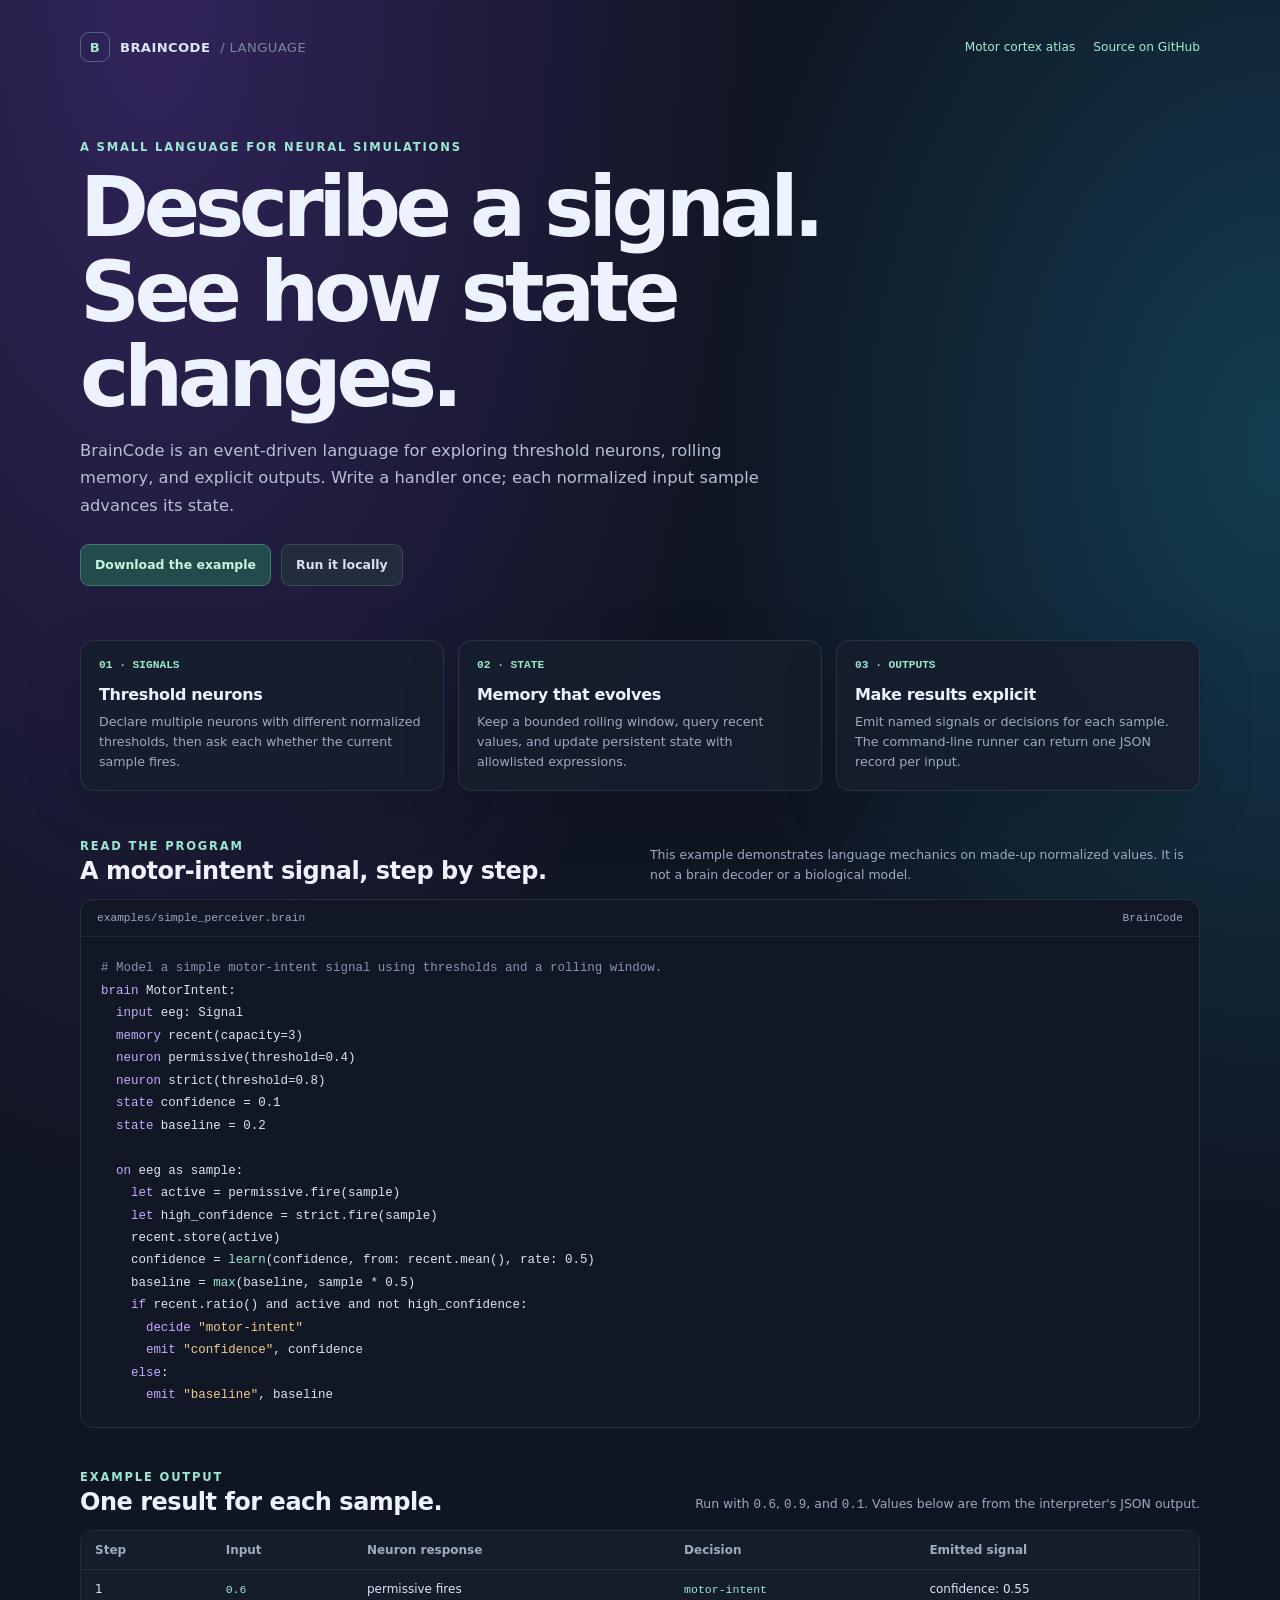
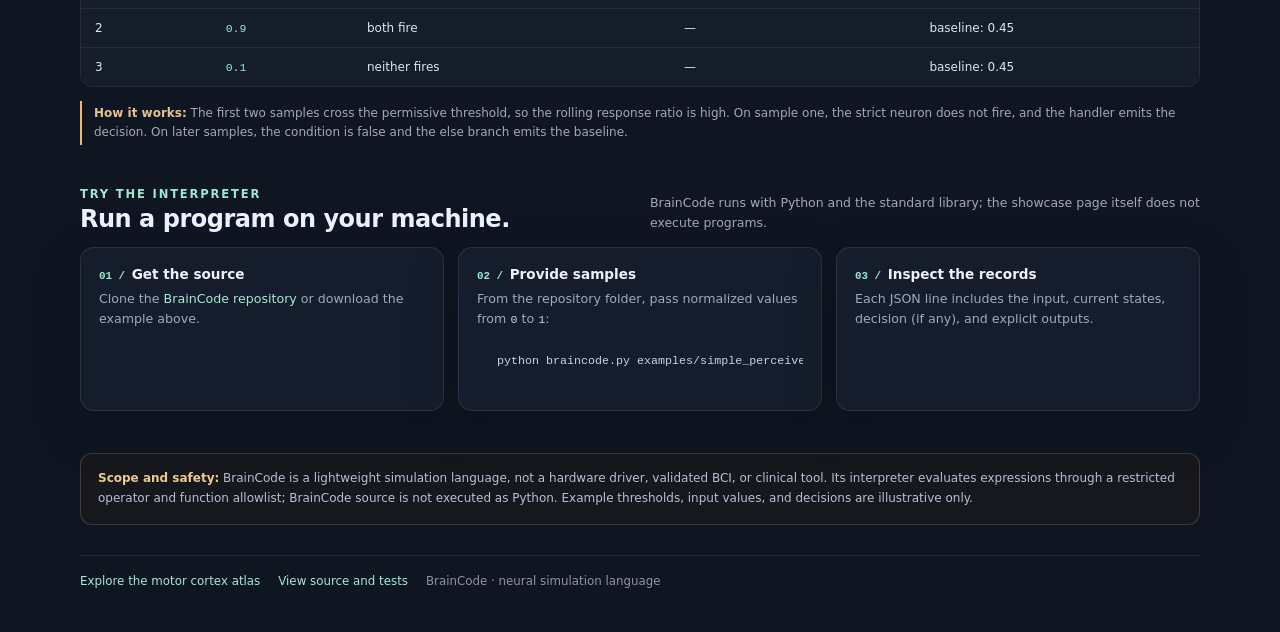
==== language.html @ e0134ecd "Add BrainCode language showcase page Co-authored-by: Copilot App <223556219+Copilot@users.noreply.gi" ====
<!doctype html>
<html lang="en">
  <head>
    <meta charset="utf-8">
    <meta name="viewport" content="width=device-width, initial-scale=1">
    <meta name="theme-color" content="#101522">
    <meta name="description" content="Explore BrainCode, a small event-driven language for safe, stateful neural simulations.">
    <title>BrainCode Language · Neural Simulation</title>
    <style>
      :root {
        color-scheme: dark;
        font-family: Inter, ui-sans-serif, system-ui, -apple-system, BlinkMacSystemFont, "Segoe UI", sans-serif;
        background: #101522;
        color: #edf2ff;
        font-synthesis: none;
      }

      * { box-sizing: border-box; }
      body {
        min-width: 320px;
        margin: 0;
        background:
          radial-gradient(ellipse at 12% 0%, #31245b 0, transparent 38rem),
          radial-gradient(ellipse at 100% 20%, #123d50 0, transparent 36rem),
          #101522;
      }
      main { width: min(1120px, calc(100% - 40px)); margin: 0 auto; padding: 32px 0 42px; }
      a { color: #a3ead2; text-decoration: none; }
      a:hover { text-decoration: underline; }
      .topbar { display: flex; justify-content: space-between; align-items: center; gap: 16px; }
      .brand { display: flex; gap: 10px; align-items: center; color: #dce5f6; font-size: .82rem; font-weight: 750; letter-spacing: .03em; }
      .brand-mark { display: grid; width: 30px; height: 30px; place-items: center; border: 1px solid #79dfbe60; border-radius: 9px; color: #9ce8d2; }
      .nav-links { display: flex; gap: 18px; color: #b6c0d5; font-size: .76rem; }
      .hero { padding: 78px 0 54px; }
      .eyebrow { color: #9ce8d2; font-size: .72rem; font-weight: 750; letter-spacing: .16em; text-transform: uppercase; }
      h1 { max-width: 800px; margin: 12px 0; font-size: clamp(2.7rem, 7vw, 5.2rem); letter-spacing: -.065em; line-height: 1.02; }
      .intro { max-width: 700px; margin: 16px 0 24px; color: #b6c0d5; font-size: 1.02rem; line-height: 1.7; }
      .hero-actions { display: flex; flex-wrap: wrap; gap: 10px; }
      .button { display: inline-flex; min-height: 42px; align-items: center; justify-content: center; border: 1px solid #ffffff20; border-radius: 9px; padding: 9px 14px; background: #222c3d; color: #d7e1f3; font-size: .78rem; font-weight: 700; }
      .button.primary { border-color: #79dfbe50; background: #244b4b; color: #c5f6df; }
      .grid { display: grid; grid-template-columns: repeat(3, minmax(0, 1fr)); gap: 14px; margin: 0 0 48px; }
      .card { min-width: 0; border: 1px solid #ffffff18; border-radius: 14px; padding: 18px; background: #171e2de8; box-shadow: 0 18px 60px #00000020; }
      .card h2, .section-title { margin: 0 0 8px; font-size: 1rem; letter-spacing: -.02em; }
      .card p { margin: 0; color: #9daac0; font-size: .79rem; line-height: 1.6; }
      .feature-number { display: block; margin-bottom: 14px; color: #9ce8d2; font: 700 .7rem ui-monospace, Consolas, monospace; }
      .section { margin: 42px 0; }
      .section-heading { display: flex; justify-content: space-between; align-items: end; gap: 18px; margin-bottom: 14px; }
      .section-heading p { max-width: 550px; margin: 0; color: #9daac0; font-size: .78rem; line-height: 1.6; }
      .section-title { margin: 4px 0 0; font-size: 1.5rem; }
      .code-card { overflow: hidden; border: 1px solid #ffffff18; border-radius: 14px; background: #111724; }
      .code-head { display: flex; justify-content: space-between; gap: 12px; padding: 12px 16px; border-bottom: 1px solid #ffffff12; color: #9daac0; font: .7rem ui-monospace, Consolas, monospace; }
      pre { overflow-x: auto; margin: 0; padding: 20px; color: #dbe5f6; font: .78rem/1.8 ui-monospace, SFMono-Regular, Consolas, monospace; tab-size: 2; }
      .code-comment { color: #8995ad; }
      .code-keyword { color: #c6a9ff; }
      .code-string { color: #f0c98e; }
      .code-function { color: #9ce8d2; }
      .output-label { color: #9ce8d2; }
      .output-wrap { overflow-x: auto; border: 1px solid #ffffff18; border-radius: 12px; }
      table { width: 100%; border-collapse: collapse; background: #171e2de8; text-align: left; }
      th, td { padding: 12px 14px; border-bottom: 1px solid #ffffff12; font-size: .75rem; }
      th { color: #9daac0; font-weight: 650; }
      td { color: #dbe5f6; }
      tbody tr:last-child td { border-bottom: 0; }
      td code { color: #9ce8d2; font: .72rem ui-monospace, Consolas, monospace; }
      .callout { margin-top: 14px; border-left: 2px solid #f0b970; padding: 3px 0 3px 12px; color: #9daac0; font-size: .75rem; line-height: 1.6; }
      .callout strong { color: #e4c28e; }
      .steps { display: grid; grid-template-columns: repeat(3, minmax(0, 1fr)); gap: 14px; counter-reset: step; }
      .step { counter-increment: step; }
      .step h3 { margin: 0 0 7px; font-size: .85rem; }
      .step h3::before { content: "0" counter(step) " / "; color: #9ce8d2; font: 700 .68rem ui-monospace, Consolas, monospace; }
      .step code { color: #c6d4e8; font: .73rem ui-monospace, Consolas, monospace; }
      .limit-note { margin: 34px 0 0; border: 1px solid #f0b97035; border-radius: 12px; padding: 15px 17px; background: #231f1b66; color: #b6c0d5; font-size: .75rem; line-height: 1.65; }
      .limit-note strong { color: #f0c98e; }
      footer { display: flex; flex-wrap: wrap; gap: 8px 18px; margin-top: 30px; padding-top: 18px; border-top: 1px solid #ffffff16; color: #8995ad; font-size: .74rem; }
      @media (max-width: 760px) {
        main { width: min(100% - 24px, 620px); padding-top: 20px; }
        .hero { padding: 58px 0 38px; }
        .grid, .steps { grid-template-columns: 1fr; }
        .section-heading { display: block; }
        .section-heading p { margin-top: 8px; }
      }
      @media (max-width: 460px) {
        .topbar { align-items: flex-start; }
        .nav-links { flex-direction: column; gap: 6px; align-items: flex-end; }
        .hero { padding-top: 46px; }
        th, td { padding: 10px 8px; font-size: .68rem; }
        pre { padding: 14px; font-size: .7rem; }
      }
      @media (prefers-reduced-motion: reduce) {
        *, *::before, *::after { scroll-behavior: auto !important; transition-duration: .01ms !important; animation-duration: .01ms !important; }
      }
    </style>
  </head>
  <body>
    <main>
      <header class="topbar">
        <a class="brand" href="index.html"><span class="brand-mark" aria-hidden="true">B</span> BRAINCODE <span style="color:#79869d;font-weight:500">/ LANGUAGE</span></a>
        <nav class="nav-links" aria-label="Main navigation">
          <a href="index.html">Motor cortex atlas</a>
          <a href="https://github.com/Git-Copilot/BrainCode">Source on GitHub</a>
        </nav>
      </header>

      <section class="hero">
        <div class="eyebrow">A small language for neural simulations</div>
        <h1>Describe a signal.<br>See how state changes.</h1>
        <p class="intro">BrainCode is an event-driven language for exploring threshold neurons, rolling memory, and explicit outputs. Write a handler once; each normalized input sample advances its state.</p>
        <div class="hero-actions">
          <a class="button primary" href="examples/simple_perceiver.brain" download>Download the example</a>
          <a class="button" href="#run-it">Run it locally</a>
        </div>
      </section>

      <section class="grid" aria-label="Language features">
        <article class="card">
          <span class="feature-number">01 · SIGNALS</span>
          <h2>Threshold neurons</h2>
          <p>Declare multiple neurons with different normalized thresholds, then ask each whether the current sample fires.</p>
        </article>
        <article class="card">
          <span class="feature-number">02 · STATE</span>
          <h2>Memory that evolves</h2>
          <p>Keep a bounded rolling window, query recent values, and update persistent state with allowlisted expressions.</p>
        </article>
        <article class="card">
          <span class="feature-number">03 · OUTPUTS</span>
          <h2>Make results explicit</h2>
          <p>Emit named signals or decisions for each sample. The command-line runner can return one JSON record per input.</p>
        </article>
      </section>

      <section class="section" aria-labelledby="example-title">
        <div class="section-heading">
          <div>
            <div class="eyebrow">Read the program</div>
            <h2 class="section-title" id="example-title">A motor-intent signal, step by step.</h2>
          </div>
          <p>This example demonstrates language mechanics on made-up normalized values. It is not a brain decoder or a biological model.</p>
        </div>
        <div class="code-card">
          <div class="code-head"><span>examples/simple_perceiver.brain</span><span>BrainCode</span></div>
          <pre><code><span class="code-comment"># Model a simple motor-intent signal using thresholds and a rolling window.</span>
<span class="code-keyword">brain</span> MotorIntent:
  <span class="code-keyword">input</span> eeg: Signal
  <span class="code-keyword">memory</span> recent(capacity=3)
  <span class="code-keyword">neuron</span> permissive(threshold=0.4)
  <span class="code-keyword">neuron</span> strict(threshold=0.8)
  <span class="code-keyword">state</span> confidence = 0.1
  <span class="code-keyword">state</span> baseline = 0.2

  <span class="code-keyword">on</span> eeg as sample:
    <span class="code-keyword">let</span> active = permissive.fire(sample)
    <span class="code-keyword">let</span> high_confidence = strict.fire(sample)
    recent.store(active)
    confidence = <span class="code-function">learn</span>(confidence, from: recent.mean(), rate: 0.5)
    baseline = <span class="code-function">max</span>(baseline, sample * 0.5)
    <span class="code-keyword">if</span> recent.ratio() and active and not high_confidence:
      <span class="code-keyword">decide</span> <span class="code-string">"motor-intent"</span>
      <span class="code-keyword">emit</span> <span class="code-string">"confidence"</span>, confidence
    <span class="code-keyword">else</span>:
      <span class="code-keyword">emit</span> <span class="code-string">"baseline"</span>, baseline</code></pre>
        </div>
      </section>

      <section class="section" aria-labelledby="output-title">
        <div class="section-heading">
          <div>
            <div class="eyebrow">Example output</div>
            <h2 class="section-title" id="output-title">One result for each sample.</h2>
          </div>
          <p>Run with <code>0.6</code>, <code>0.9</code>, and <code>0.1</code>. Values below are from the interpreter's JSON output.</p>
        </div>
        <div class="output-wrap">
          <table>
            <thead>
              <tr><th>Step</th><th>Input</th><th>Neuron response</th><th>Decision</th><th>Emitted signal</th></tr>
            </thead>
            <tbody>
              <tr><td>1</td><td><code>0.6</code></td><td>permissive fires</td><td><code>motor-intent</code></td><td>confidence: 0.55</td></tr>
              <tr><td>2</td><td><code>0.9</code></td><td>both fire</td><td>—</td><td>baseline: 0.45</td></tr>
              <tr><td>3</td><td><code>0.1</code></td><td>neither fires</td><td>—</td><td>baseline: 0.45</td></tr>
            </tbody>
          </table>
        </div>
        <p class="callout"><strong>How it works:</strong> The first two samples cross the permissive threshold, so the rolling response ratio is high. On sample one, the strict neuron does not fire, and the handler emits the decision. On later samples, the condition is false and the else branch emits the baseline.</p>
      </section>

      <section class="section" id="run-it" aria-labelledby="run-title">
        <div class="section-heading">
          <div>
            <div class="eyebrow">Try the interpreter</div>
            <h2 class="section-title" id="run-title">Run a program on your machine.</h2>
          </div>
          <p>BrainCode runs with Python and the standard library; the showcase page itself does not execute programs.</p>
        </div>
        <div class="steps">
          <article class="card step">
            <h3>Get the source</h3>
            <p>Clone the <a href="https://github.com/Git-Copilot/BrainCode">BrainCode repository</a> or download the example above.</p>
          </article>
          <article class="card step">
            <h3>Provide samples</h3>
            <p>From the repository folder, pass normalized values from <code>0</code> to <code>1</code>:</p>
            <pre><code>python braincode.py examples/simple_perceiver.brain --signal 0.6 --signal 0.9 --signal 0.1 --json</code></pre>
          </article>
          <article class="card step">
            <h3>Inspect the records</h3>
            <p>Each JSON line includes the input, current states, decision (if any), and explicit outputs.</p>
          </article>
        </div>
      </section>

      <p class="limit-note"><strong>Scope and safety:</strong> BrainCode is a lightweight simulation language, not a hardware driver, validated BCI, or clinical tool. Its interpreter evaluates expressions through a restricted operator and function allowlist; BrainCode source is not executed as Python. Example thresholds, input values, and decisions are illustrative only.</p>

      <footer>
        <a href="index.html">Explore the motor cortex atlas</a>
        <a href="https://github.com/Git-Copilot/BrainCode">View source and tests</a>
        <span>BrainCode · neural simulation language</span>
      </footer>
    </main>
  </body>
</html>
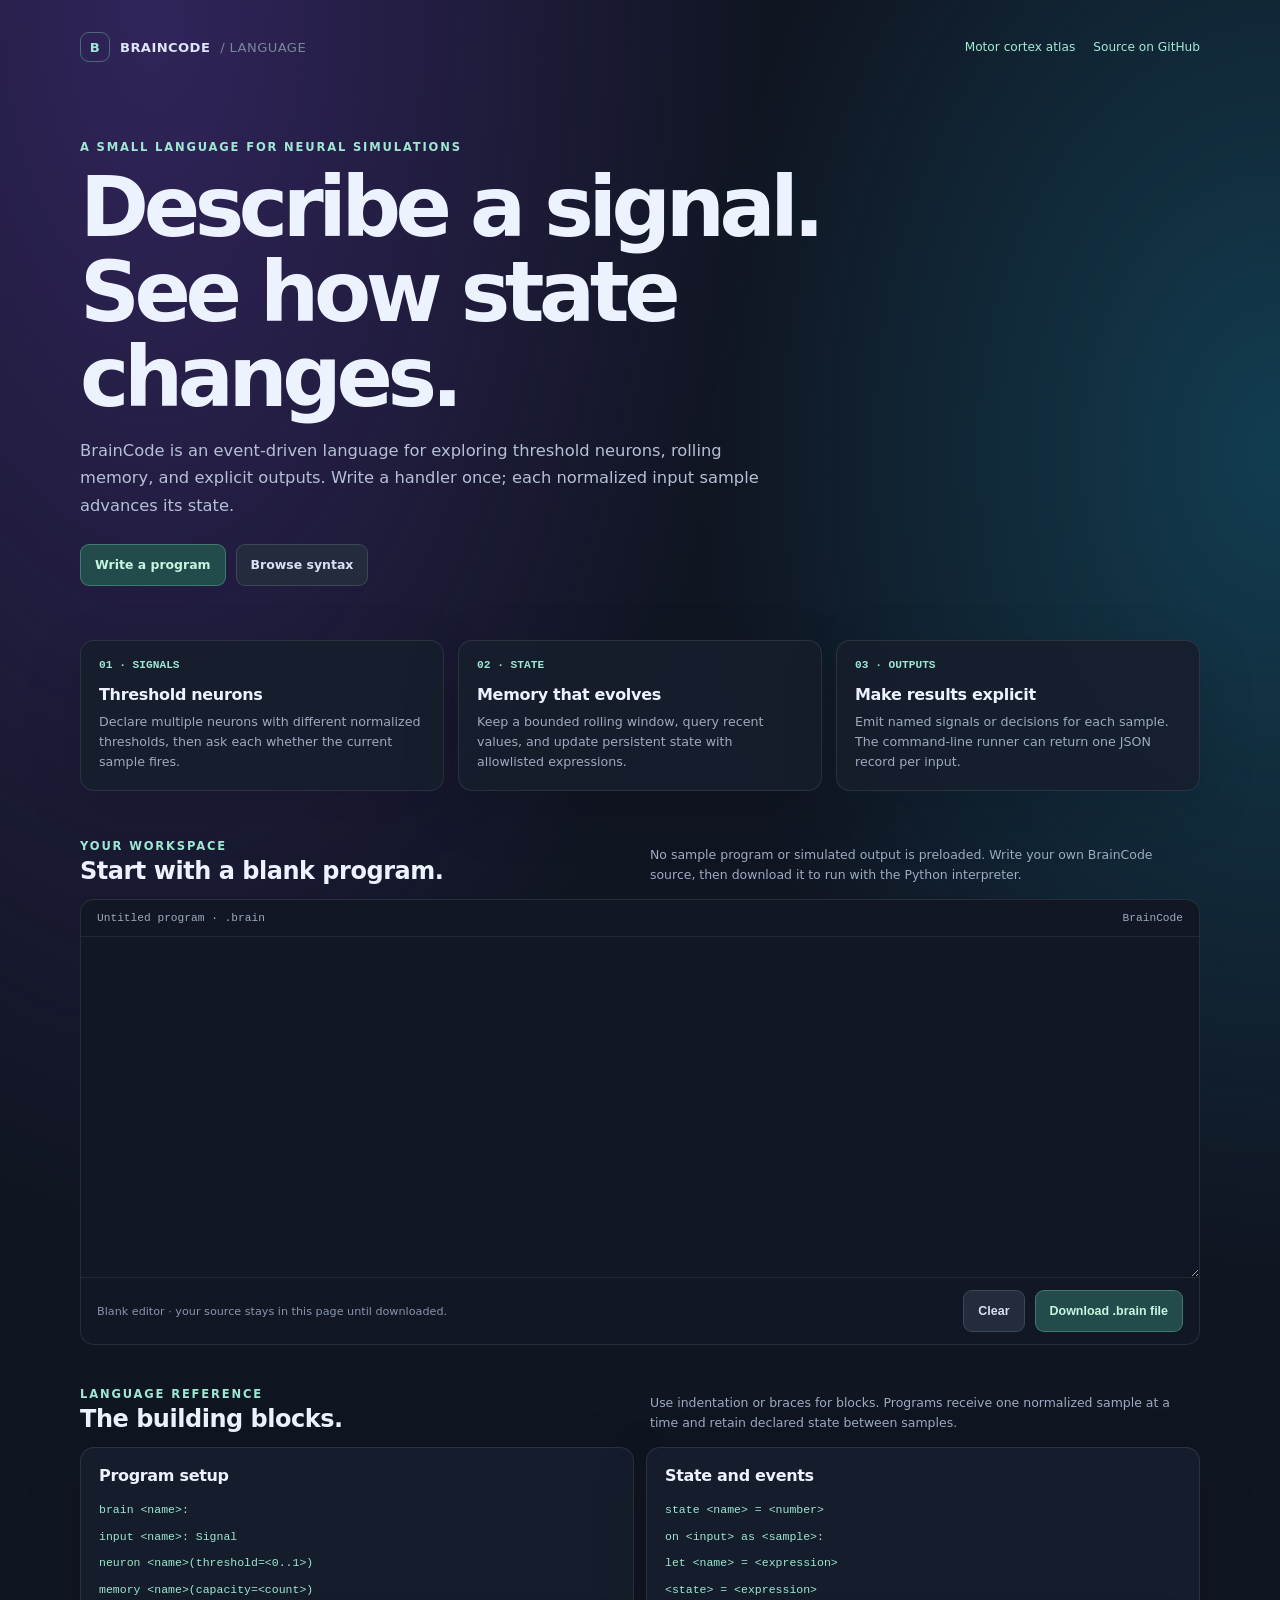
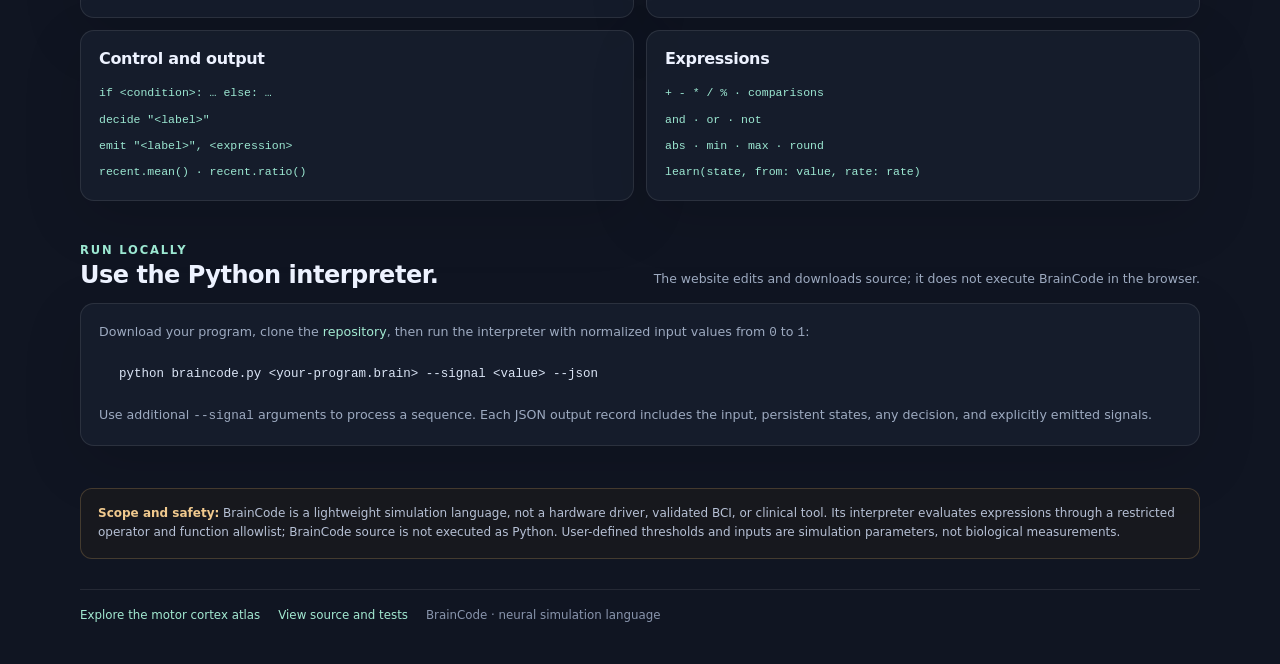
==== commit bd8868d0: "Map expression onto cortical surface Co-authored-by: Copilot App <223556219+Copilot@users.noreply.gi" ====
--- a/language.html
+++ b/language.html
@@ -35,7 +35,7 @@
       .eyebrow { color: #9ce8d2; font-size: .72rem; font-weight: 750; letter-spacing: .16em; text-transform: uppercase; }
       h1 { max-width: 800px; margin: 12px 0; font-size: clamp(2.7rem, 7vw, 5.2rem); letter-spacing: -.065em; line-height: 1.02; }
       .intro { max-width: 700px; margin: 16px 0 24px; color: #b6c0d5; font-size: 1.02rem; line-height: 1.7; }
-      .hero-actions { display: flex; flex-wrap: wrap; gap: 10px; }
+      .hero-actions, .editor-actions { display: flex; flex-wrap: wrap; gap: 10px; }
       .button { display: inline-flex; min-height: 42px; align-items: center; justify-content: center; border: 1px solid #ffffff20; border-radius: 9px; padding: 9px 14px; background: #222c3d; color: #d7e1f3; font-size: .78rem; font-weight: 700; }
       .button.primary { border-color: #79dfbe50; background: #244b4b; color: #c5f6df; }
       .grid { display: grid; grid-template-columns: repeat(3, minmax(0, 1fr)); gap: 14px; margin: 0 0 48px; }
@@ -50,32 +50,20 @@
       .code-card { overflow: hidden; border: 1px solid #ffffff18; border-radius: 14px; background: #111724; }
       .code-head { display: flex; justify-content: space-between; gap: 12px; padding: 12px 16px; border-bottom: 1px solid #ffffff12; color: #9daac0; font: .7rem ui-monospace, Consolas, monospace; }
       pre { overflow-x: auto; margin: 0; padding: 20px; color: #dbe5f6; font: .78rem/1.8 ui-monospace, SFMono-Regular, Consolas, monospace; tab-size: 2; }
-      .code-comment { color: #8995ad; }
-      .code-keyword { color: #c6a9ff; }
-      .code-string { color: #f0c98e; }
-      .code-function { color: #9ce8d2; }
-      .output-label { color: #9ce8d2; }
-      .output-wrap { overflow-x: auto; border: 1px solid #ffffff18; border-radius: 12px; }
-      table { width: 100%; border-collapse: collapse; background: #171e2de8; text-align: left; }
-      th, td { padding: 12px 14px; border-bottom: 1px solid #ffffff12; font-size: .75rem; }
-      th { color: #9daac0; font-weight: 650; }
-      td { color: #dbe5f6; }
-      tbody tr:last-child td { border-bottom: 0; }
-      td code { color: #9ce8d2; font: .72rem ui-monospace, Consolas, monospace; }
-      .callout { margin-top: 14px; border-left: 2px solid #f0b970; padding: 3px 0 3px 12px; color: #9daac0; font-size: .75rem; line-height: 1.6; }
-      .callout strong { color: #e4c28e; }
-      .steps { display: grid; grid-template-columns: repeat(3, minmax(0, 1fr)); gap: 14px; counter-reset: step; }
-      .step { counter-increment: step; }
-      .step h3 { margin: 0 0 7px; font-size: .85rem; }
-      .step h3::before { content: "0" counter(step) " / "; color: #9ce8d2; font: 700 .68rem ui-monospace, Consolas, monospace; }
-      .step code { color: #c6d4e8; font: .73rem ui-monospace, Consolas, monospace; }
+      textarea { display: block; width: 100%; min-height: 340px; resize: vertical; border: 0; padding: 20px; outline: none; background: #111724; color: #dbe5f6; font: .78rem/1.8 ui-monospace, SFMono-Regular, Consolas, monospace; tab-size: 2; }
+      textarea:focus-visible { box-shadow: inset 0 0 0 2px #83e2c2; }
+      .editor-foot { display: flex; flex-wrap: wrap; justify-content: space-between; align-items: center; gap: 12px; padding: 12px 16px; border-top: 1px solid #ffffff12; }
+      .editor-foot p { margin: 0; color: #8995ad; font-size: .7rem; }
+      .reference-grid { display: grid; grid-template-columns: repeat(2, minmax(0, 1fr)); gap: 12px; }
+      .reference { display: grid; gap: 8px; }
+      .reference code { color: #9ce8d2; font: .72rem/1.6 ui-monospace, Consolas, monospace; }
       .limit-note { margin: 34px 0 0; border: 1px solid #f0b97035; border-radius: 12px; padding: 15px 17px; background: #231f1b66; color: #b6c0d5; font-size: .75rem; line-height: 1.65; }
       .limit-note strong { color: #f0c98e; }
       footer { display: flex; flex-wrap: wrap; gap: 8px 18px; margin-top: 30px; padding-top: 18px; border-top: 1px solid #ffffff16; color: #8995ad; font-size: .74rem; }
       @media (max-width: 760px) {
         main { width: min(100% - 24px, 620px); padding-top: 20px; }
         .hero { padding: 58px 0 38px; }
-        .grid, .steps { grid-template-columns: 1fr; }
+        .grid, .reference-grid { grid-template-columns: 1fr; }
         .section-heading { display: block; }
         .section-heading p { margin-top: 8px; }
       }
@@ -106,8 +94,8 @@
         <h1>Describe a signal.<br>See how state changes.</h1>
         <p class="intro">BrainCode is an event-driven language for exploring threshold neurons, rolling memory, and explicit outputs. Write a handler once; each normalized input sample advances its state.</p>
         <div class="hero-actions">
-          <a class="button primary" href="examples/simple_perceiver.brain" download>Download the example</a>
-          <a class="button" href="#run-it">Run it locally</a>
+          <a class="button primary" href="#editor">Write a program</a>
+          <a class="button" href="#syntax">Browse syntax</a>
         </div>
       </section>
 
@@ -129,88 +117,83 @@
         </article>
       </section>
 
-      <section class="section" aria-labelledby="example-title">
+      <section class="section" id="editor" aria-labelledby="editor-title">
         <div class="section-heading">
           <div>
-            <div class="eyebrow">Read the program</div>
-            <h2 class="section-title" id="example-title">A motor-intent signal, step by step.</h2>
-          </div>
-          <p>This example demonstrates language mechanics on made-up normalized values. It is not a brain decoder or a biological model.</p>
+            <div class="eyebrow">Your workspace</div>
+            <h2 class="section-title" id="editor-title">Start with a blank program.</h2>
+          </div>
+          <p>No sample program or simulated output is preloaded. Write your own BrainCode source, then download it to run with the Python interpreter.</p>
         </div>
         <div class="code-card">
-          <div class="code-head"><span>examples/simple_perceiver.brain</span><span>BrainCode</span></div>
-          <pre><code><span class="code-comment"># Model a simple motor-intent signal using thresholds and a rolling window.</span>
-<span class="code-keyword">brain</span> MotorIntent:
-  <span class="code-keyword">input</span> eeg: Signal
-  <span class="code-keyword">memory</span> recent(capacity=3)
-  <span class="code-keyword">neuron</span> permissive(threshold=0.4)
-  <span class="code-keyword">neuron</span> strict(threshold=0.8)
-  <span class="code-keyword">state</span> confidence = 0.1
-  <span class="code-keyword">state</span> baseline = 0.2
-
-  <span class="code-keyword">on</span> eeg as sample:
-    <span class="code-keyword">let</span> active = permissive.fire(sample)
-    <span class="code-keyword">let</span> high_confidence = strict.fire(sample)
-    recent.store(active)
-    confidence = <span class="code-function">learn</span>(confidence, from: recent.mean(), rate: 0.5)
-    baseline = <span class="code-function">max</span>(baseline, sample * 0.5)
-    <span class="code-keyword">if</span> recent.ratio() and active and not high_confidence:
-      <span class="code-keyword">decide</span> <span class="code-string">"motor-intent"</span>
-      <span class="code-keyword">emit</span> <span class="code-string">"confidence"</span>, confidence
-    <span class="code-keyword">else</span>:
-      <span class="code-keyword">emit</span> <span class="code-string">"baseline"</span>, baseline</code></pre>
-        </div>
-      </section>
-
-      <section class="section" aria-labelledby="output-title">
+          <div class="code-head"><label for="program-source">Untitled program · .brain</label><span>BrainCode</span></div>
+          <textarea id="program-source" aria-label="Write your BrainCode program" spellcheck="false" autocapitalize="off" autocomplete="off"></textarea>
+          <div class="editor-foot">
+            <p id="editor-status" role="status" aria-live="polite">Blank editor · your source stays in this page until downloaded.</p>
+            <div class="editor-actions">
+              <button class="button" id="clear-program" type="button">Clear</button>
+              <button class="button primary" id="download-program" type="button">Download .brain file</button>
+            </div>
+          </div>
+        </div>
+      </section>
+
+      <section class="section" id="syntax" aria-labelledby="syntax-title">
         <div class="section-heading">
           <div>
-            <div class="eyebrow">Example output</div>
-            <h2 class="section-title" id="output-title">One result for each sample.</h2>
-          </div>
-          <p>Run with <code>0.6</code>, <code>0.9</code>, and <code>0.1</code>. Values below are from the interpreter's JSON output.</p>
-        </div>
-        <div class="output-wrap">
-          <table>
-            <thead>
-              <tr><th>Step</th><th>Input</th><th>Neuron response</th><th>Decision</th><th>Emitted signal</th></tr>
-            </thead>
-            <tbody>
-              <tr><td>1</td><td><code>0.6</code></td><td>permissive fires</td><td><code>motor-intent</code></td><td>confidence: 0.55</td></tr>
-              <tr><td>2</td><td><code>0.9</code></td><td>both fire</td><td>—</td><td>baseline: 0.45</td></tr>
-              <tr><td>3</td><td><code>0.1</code></td><td>neither fires</td><td>—</td><td>baseline: 0.45</td></tr>
-            </tbody>
-          </table>
-        </div>
-        <p class="callout"><strong>How it works:</strong> The first two samples cross the permissive threshold, so the rolling response ratio is high. On sample one, the strict neuron does not fire, and the handler emits the decision. On later samples, the condition is false and the else branch emits the baseline.</p>
+            <div class="eyebrow">Language reference</div>
+            <h2 class="section-title" id="syntax-title">The building blocks.</h2>
+          </div>
+          <p>Use indentation or braces for blocks. Programs receive one normalized sample at a time and retain declared state between samples.</p>
+        </div>
+        <div class="reference-grid">
+          <article class="card reference">
+            <h2>Program setup</h2>
+            <code>brain &lt;name&gt;:</code>
+            <code>input &lt;name&gt;: Signal</code>
+            <code>neuron &lt;name&gt;(threshold=&lt;0..1&gt;)</code>
+            <code>memory &lt;name&gt;(capacity=&lt;count&gt;)</code>
+          </article>
+          <article class="card reference">
+            <h2>State and events</h2>
+            <code>state &lt;name&gt; = &lt;number&gt;</code>
+            <code>on &lt;input&gt; as &lt;sample&gt;:</code>
+            <code>let &lt;name&gt; = &lt;expression&gt;</code>
+            <code>&lt;state&gt; = &lt;expression&gt;</code>
+          </article>
+          <article class="card reference">
+            <h2>Control and output</h2>
+            <code>if &lt;condition&gt;: … else: …</code>
+            <code>decide "&lt;label&gt;"</code>
+            <code>emit "&lt;label&gt;", &lt;expression&gt;</code>
+            <code>recent.mean() · recent.ratio()</code>
+          </article>
+          <article class="card reference">
+            <h2>Expressions</h2>
+            <code>+ - * / % · comparisons</code>
+            <code>and · or · not</code>
+            <code>abs · min · max · round</code>
+            <code>learn(state, from: value, rate: rate)</code>
+          </article>
+        </div>
       </section>
 
       <section class="section" id="run-it" aria-labelledby="run-title">
         <div class="section-heading">
           <div>
-            <div class="eyebrow">Try the interpreter</div>
-            <h2 class="section-title" id="run-title">Run a program on your machine.</h2>
-          </div>
-          <p>BrainCode runs with Python and the standard library; the showcase page itself does not execute programs.</p>
-        </div>
-        <div class="steps">
-          <article class="card step">
-            <h3>Get the source</h3>
-            <p>Clone the <a href="https://github.com/Git-Copilot/BrainCode">BrainCode repository</a> or download the example above.</p>
-          </article>
-          <article class="card step">
-            <h3>Provide samples</h3>
-            <p>From the repository folder, pass normalized values from <code>0</code> to <code>1</code>:</p>
-            <pre><code>python braincode.py examples/simple_perceiver.brain --signal 0.6 --signal 0.9 --signal 0.1 --json</code></pre>
-          </article>
-          <article class="card step">
-            <h3>Inspect the records</h3>
-            <p>Each JSON line includes the input, current states, decision (if any), and explicit outputs.</p>
-          </article>
-        </div>
-      </section>
-
-      <p class="limit-note"><strong>Scope and safety:</strong> BrainCode is a lightweight simulation language, not a hardware driver, validated BCI, or clinical tool. Its interpreter evaluates expressions through a restricted operator and function allowlist; BrainCode source is not executed as Python. Example thresholds, input values, and decisions are illustrative only.</p>
+            <div class="eyebrow">Run locally</div>
+            <h2 class="section-title" id="run-title">Use the Python interpreter.</h2>
+          </div>
+          <p>The website edits and downloads source; it does not execute BrainCode in the browser.</p>
+        </div>
+        <div class="card">
+          <p>Download your program, clone the <a href="https://github.com/Git-Copilot/BrainCode">repository</a>, then run the interpreter with normalized input values from <code>0</code> to <code>1</code>:</p>
+          <pre><code>python braincode.py &lt;your-program.brain&gt; --signal &lt;value&gt; --json</code></pre>
+          <p>Use additional <code>--signal</code> arguments to process a sequence. Each JSON output record includes the input, persistent states, any decision, and explicitly emitted signals.</p>
+        </div>
+      </section>
+
+      <p class="limit-note"><strong>Scope and safety:</strong> BrainCode is a lightweight simulation language, not a hardware driver, validated BCI, or clinical tool. Its interpreter evaluates expressions through a restricted operator and function allowlist; BrainCode source is not executed as Python. User-defined thresholds and inputs are simulation parameters, not biological measurements.</p>
 
       <footer>
         <a href="index.html">Explore the motor cortex atlas</a>
@@ -218,5 +201,31 @@
         <span>BrainCode · neural simulation language</span>
       </footer>
     </main>
+    <script>
+      (() => {
+        const editor = document.querySelector("#program-source");
+        const status = document.querySelector("#editor-status");
+        document.querySelector("#clear-program").addEventListener("click", () => {
+          editor.value = "";
+          status.textContent = "Editor cleared.";
+          editor.focus();
+        });
+        document.querySelector("#download-program").addEventListener("click", () => {
+          const source = editor.value;
+          if (!source.trim()) {
+            status.textContent = "Write a BrainCode program before downloading.";
+            editor.focus();
+            return;
+          }
+          const blobUrl = URL.createObjectURL(new Blob([source], { type: "text/plain;charset=utf-8" }));
+          const link = document.createElement("a");
+          link.href = blobUrl;
+          link.download = "untitled.brain";
+          link.click();
+          window.setTimeout(() => URL.revokeObjectURL(blobUrl), 1000);
+          status.textContent = "Downloaded untitled.brain.";
+        });
+      })();
+    </script>
   </body>
 </html>
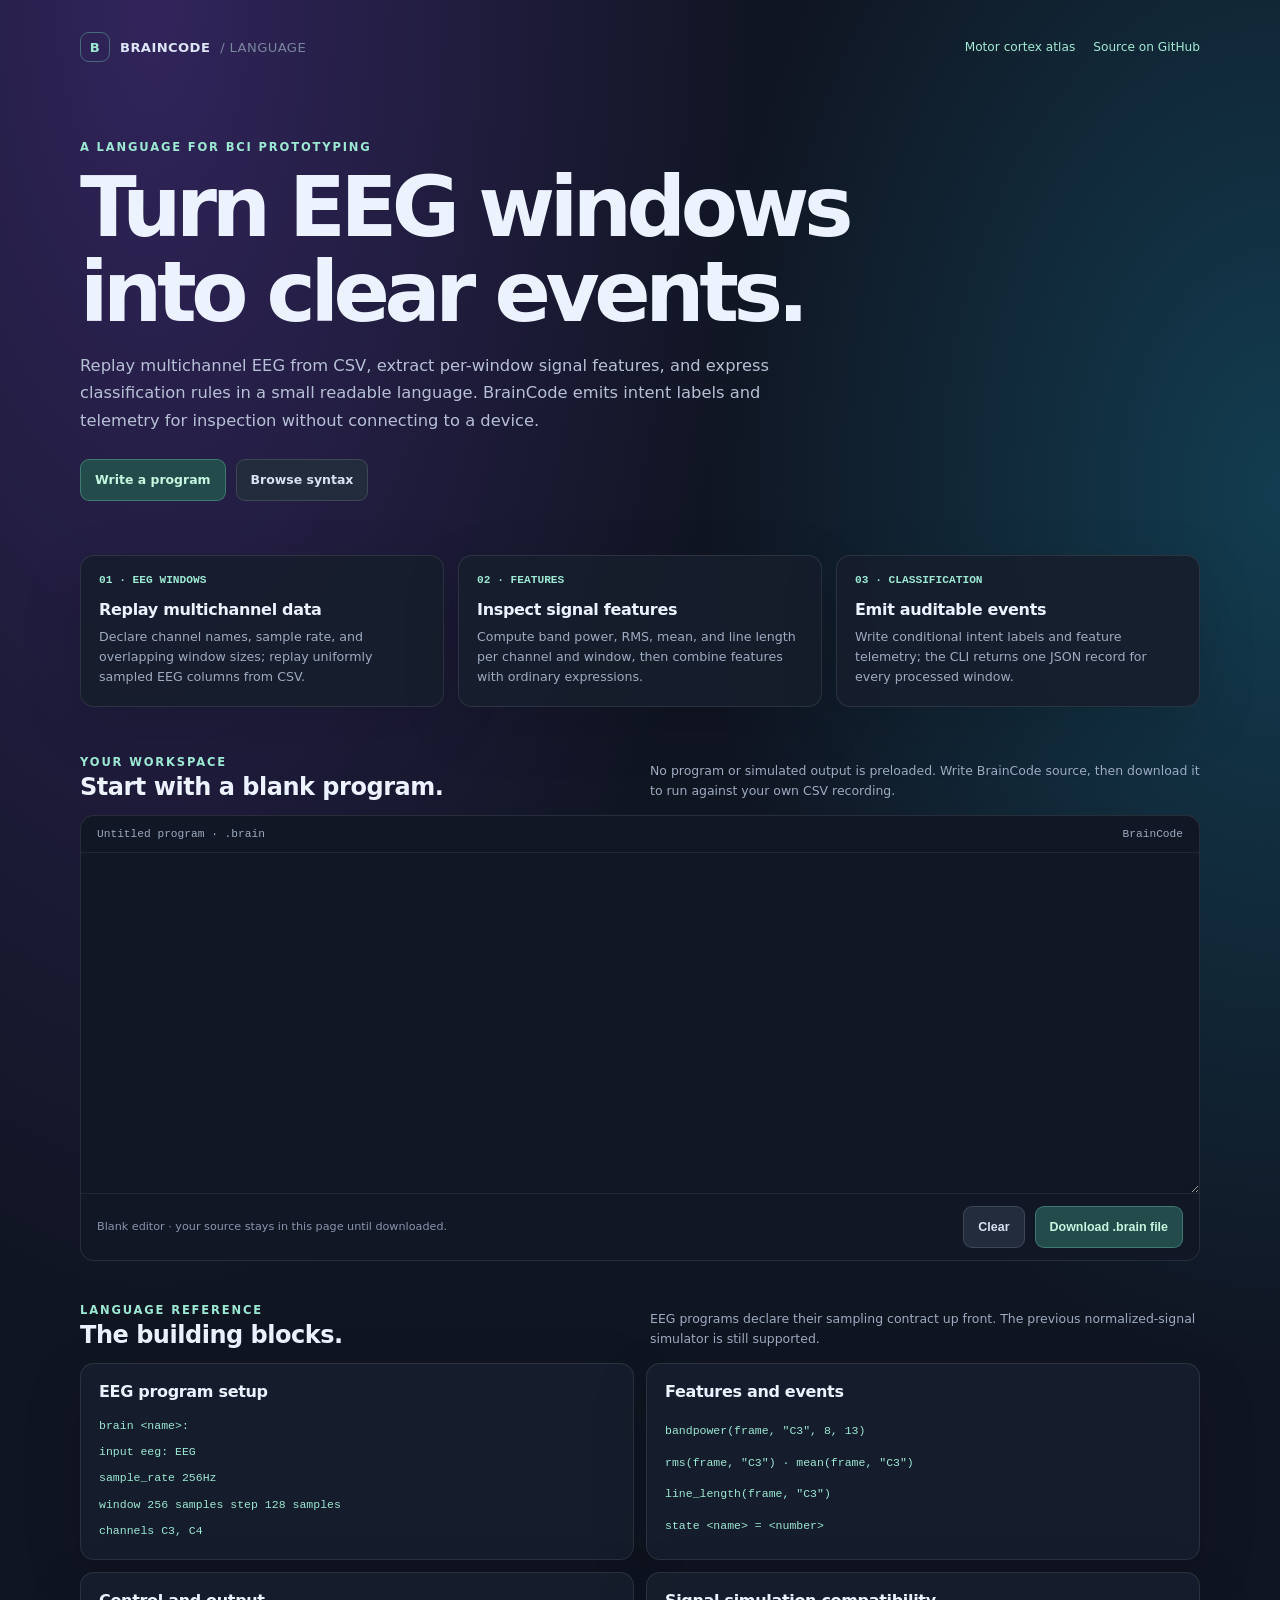
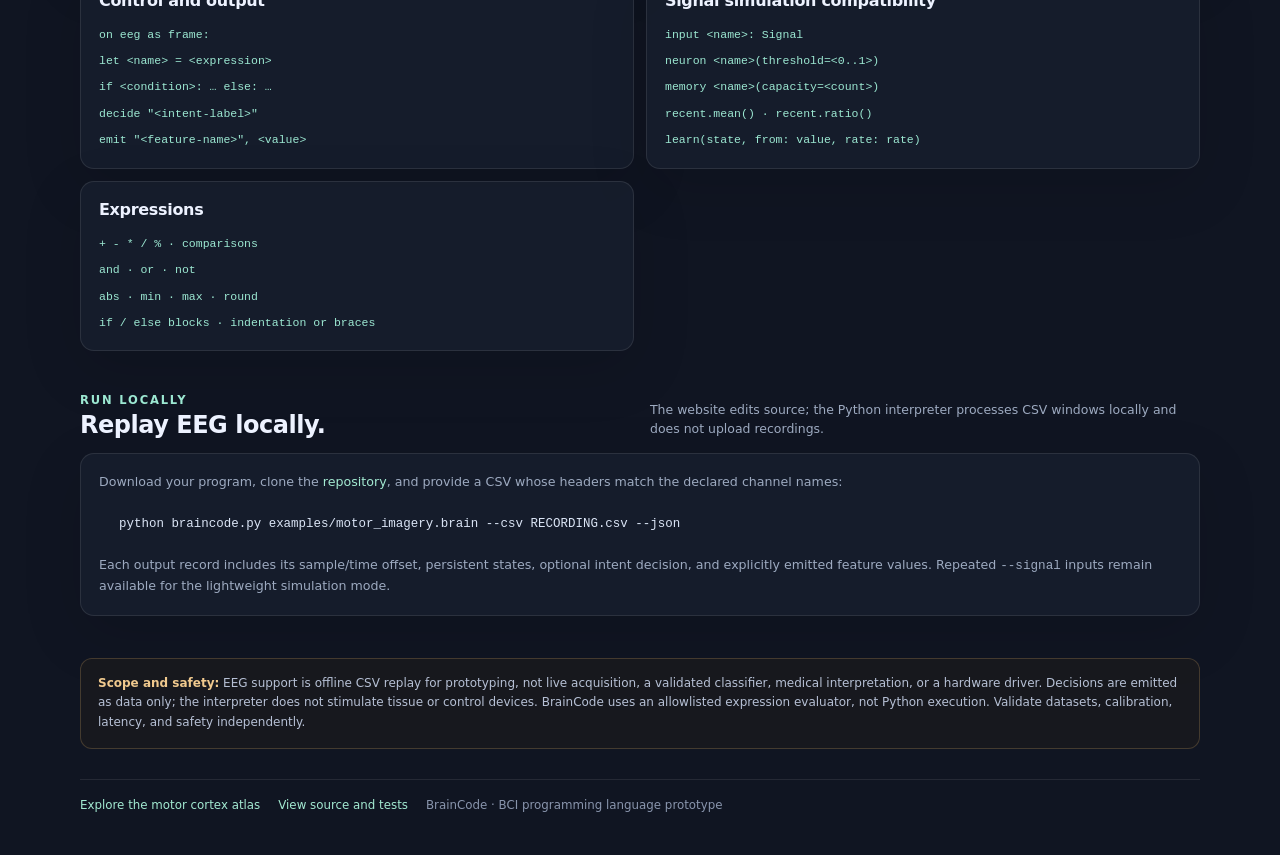
==== commit cc874075: "Add EEG replay to BrainCode language Co-authored-by: Copilot App <223556219+Copilot@users.noreply.gi" ====
--- a/language.html
+++ b/language.html
@@ -4,8 +4,8 @@
     <meta charset="utf-8">
     <meta name="viewport" content="width=device-width, initial-scale=1">
     <meta name="theme-color" content="#101522">
-    <meta name="description" content="Explore BrainCode, a small event-driven language for safe, stateful neural simulations.">
-    <title>BrainCode Language · Neural Simulation</title>
+    <meta name="description" content="Explore BrainCode, a language for replaying and prototyping multichannel EEG/BCI signal pipelines.">
+    <title>BrainCode Language · BCI Prototyping</title>
     <style>
       :root {
         color-scheme: dark;
@@ -90,9 +90,9 @@
       </header>
 
       <section class="hero">
-        <div class="eyebrow">A small language for neural simulations</div>
-        <h1>Describe a signal.<br>See how state changes.</h1>
-        <p class="intro">BrainCode is an event-driven language for exploring threshold neurons, rolling memory, and explicit outputs. Write a handler once; each normalized input sample advances its state.</p>
+        <div class="eyebrow">A language for BCI prototyping</div>
+        <h1>Turn EEG windows<br>into clear events.</h1>
+        <p class="intro">Replay multichannel EEG from CSV, extract per-window signal features, and express classification rules in a small readable language. BrainCode emits intent labels and telemetry for inspection without connecting to a device.</p>
         <div class="hero-actions">
           <a class="button primary" href="#editor">Write a program</a>
           <a class="button" href="#syntax">Browse syntax</a>
@@ -101,19 +101,19 @@
 
       <section class="grid" aria-label="Language features">
         <article class="card">
-          <span class="feature-number">01 · SIGNALS</span>
-          <h2>Threshold neurons</h2>
-          <p>Declare multiple neurons with different normalized thresholds, then ask each whether the current sample fires.</p>
+          <span class="feature-number">01 · EEG WINDOWS</span>
+          <h2>Replay multichannel data</h2>
+          <p>Declare channel names, sample rate, and overlapping window sizes; replay uniformly sampled EEG columns from CSV.</p>
         </article>
         <article class="card">
-          <span class="feature-number">02 · STATE</span>
-          <h2>Memory that evolves</h2>
-          <p>Keep a bounded rolling window, query recent values, and update persistent state with allowlisted expressions.</p>
+          <span class="feature-number">02 · FEATURES</span>
+          <h2>Inspect signal features</h2>
+          <p>Compute band power, RMS, mean, and line length per channel and window, then combine features with ordinary expressions.</p>
         </article>
         <article class="card">
-          <span class="feature-number">03 · OUTPUTS</span>
-          <h2>Make results explicit</h2>
-          <p>Emit named signals or decisions for each sample. The command-line runner can return one JSON record per input.</p>
+          <span class="feature-number">03 · CLASSIFICATION</span>
+          <h2>Emit auditable events</h2>
+          <p>Write conditional intent labels and feature telemetry; the CLI returns one JSON record for every processed window.</p>
         </article>
       </section>
 
@@ -123,7 +123,7 @@
             <div class="eyebrow">Your workspace</div>
             <h2 class="section-title" id="editor-title">Start with a blank program.</h2>
           </div>
-          <p>No sample program or simulated output is preloaded. Write your own BrainCode source, then download it to run with the Python interpreter.</p>
+          <p>No program or simulated output is preloaded. Write BrainCode source, then download it to run against your own CSV recording.</p>
         </div>
         <div class="code-card">
           <div class="code-head"><label for="program-source">Untitled program · .brain</label><span>BrainCode</span></div>
@@ -144,36 +144,46 @@
             <div class="eyebrow">Language reference</div>
             <h2 class="section-title" id="syntax-title">The building blocks.</h2>
           </div>
-          <p>Use indentation or braces for blocks. Programs receive one normalized sample at a time and retain declared state between samples.</p>
+          <p>EEG programs declare their sampling contract up front. The previous normalized-signal simulator is still supported.</p>
         </div>
         <div class="reference-grid">
           <article class="card reference">
-            <h2>Program setup</h2>
+            <h2>EEG program setup</h2>
             <code>brain &lt;name&gt;:</code>
+            <code>input eeg: EEG</code>
+            <code>sample_rate 256Hz</code>
+            <code>window 256 samples step 128 samples</code>
+            <code>channels C3, C4</code>
+          </article>
+          <article class="card reference">
+            <h2>Features and events</h2>
+            <code>bandpower(frame, "C3", 8, 13)</code>
+            <code>rms(frame, "C3") · mean(frame, "C3")</code>
+            <code>line_length(frame, "C3")</code>
+            <code>state &lt;name&gt; = &lt;number&gt;</code>
+          </article>
+          <article class="card reference">
+            <h2>Control and output</h2>
+            <code>on eeg as frame:</code>
+            <code>let &lt;name&gt; = &lt;expression&gt;</code>
+            <code>if &lt;condition&gt;: … else: …</code>
+            <code>decide "&lt;intent-label&gt;"</code>
+            <code>emit "&lt;feature-name&gt;", &lt;value&gt;</code>
+          </article>
+          <article class="card reference">
+            <h2>Signal simulation compatibility</h2>
             <code>input &lt;name&gt;: Signal</code>
             <code>neuron &lt;name&gt;(threshold=&lt;0..1&gt;)</code>
             <code>memory &lt;name&gt;(capacity=&lt;count&gt;)</code>
-          </article>
-          <article class="card reference">
-            <h2>State and events</h2>
-            <code>state &lt;name&gt; = &lt;number&gt;</code>
-            <code>on &lt;input&gt; as &lt;sample&gt;:</code>
-            <code>let &lt;name&gt; = &lt;expression&gt;</code>
-            <code>&lt;state&gt; = &lt;expression&gt;</code>
-          </article>
-          <article class="card reference">
-            <h2>Control and output</h2>
-            <code>if &lt;condition&gt;: … else: …</code>
-            <code>decide "&lt;label&gt;"</code>
-            <code>emit "&lt;label&gt;", &lt;expression&gt;</code>
             <code>recent.mean() · recent.ratio()</code>
+            <code>learn(state, from: value, rate: rate)</code>
           </article>
           <article class="card reference">
             <h2>Expressions</h2>
             <code>+ - * / % · comparisons</code>
             <code>and · or · not</code>
             <code>abs · min · max · round</code>
-            <code>learn(state, from: value, rate: rate)</code>
+            <code>if / else blocks · indentation or braces</code>
           </article>
         </div>
       </section>
@@ -182,23 +192,23 @@
         <div class="section-heading">
           <div>
             <div class="eyebrow">Run locally</div>
-            <h2 class="section-title" id="run-title">Use the Python interpreter.</h2>
-          </div>
-          <p>The website edits and downloads source; it does not execute BrainCode in the browser.</p>
+            <h2 class="section-title" id="run-title">Replay EEG locally.</h2>
+          </div>
+          <p>The website edits source; the Python interpreter processes CSV windows locally and does not upload recordings.</p>
         </div>
         <div class="card">
-          <p>Download your program, clone the <a href="https://github.com/Git-Copilot/BrainCode">repository</a>, then run the interpreter with normalized input values from <code>0</code> to <code>1</code>:</p>
-          <pre><code>python braincode.py &lt;your-program.brain&gt; --signal &lt;value&gt; --json</code></pre>
-          <p>Use additional <code>--signal</code> arguments to process a sequence. Each JSON output record includes the input, persistent states, any decision, and explicitly emitted signals.</p>
-        </div>
-      </section>
-
-      <p class="limit-note"><strong>Scope and safety:</strong> BrainCode is a lightweight simulation language, not a hardware driver, validated BCI, or clinical tool. Its interpreter evaluates expressions through a restricted operator and function allowlist; BrainCode source is not executed as Python. User-defined thresholds and inputs are simulation parameters, not biological measurements.</p>
+          <p>Download your program, clone the <a href="https://github.com/Git-Copilot/BrainCode">repository</a>, and provide a CSV whose headers match the declared channel names:</p>
+          <pre><code>python braincode.py examples/motor_imagery.brain --csv RECORDING.csv --json</code></pre>
+          <p>Each output record includes its sample/time offset, persistent states, optional intent decision, and explicitly emitted feature values. Repeated <code>--signal</code> inputs remain available for the lightweight simulation mode.</p>
+        </div>
+      </section>
+
+      <p class="limit-note"><strong>Scope and safety:</strong> EEG support is offline CSV replay for prototyping, not live acquisition, a validated classifier, medical interpretation, or a hardware driver. Decisions are emitted as data only; the interpreter does not stimulate tissue or control devices. BrainCode uses an allowlisted expression evaluator, not Python execution. Validate datasets, calibration, latency, and safety independently.</p>
 
       <footer>
         <a href="index.html">Explore the motor cortex atlas</a>
         <a href="https://github.com/Git-Copilot/BrainCode">View source and tests</a>
-        <span>BrainCode · neural simulation language</span>
+        <span>BrainCode · BCI programming language prototype</span>
       </footer>
     </main>
     <script>
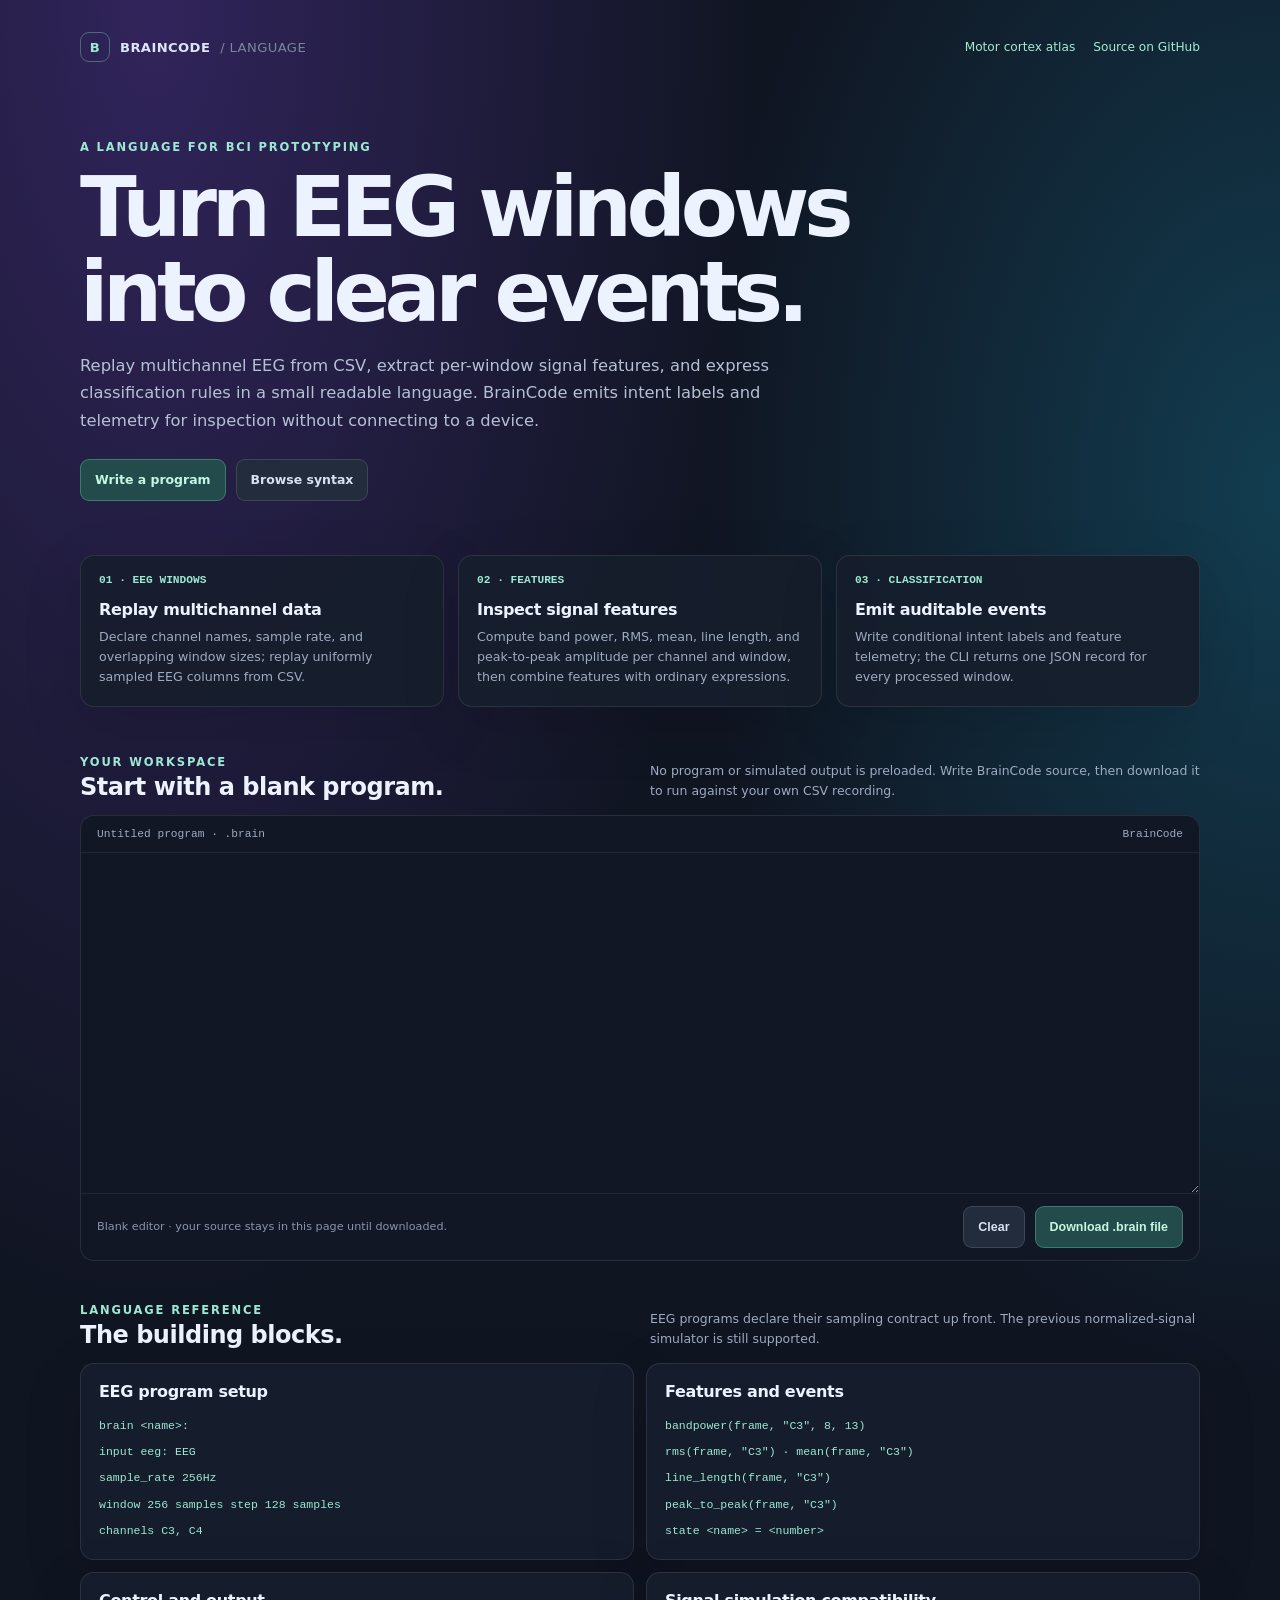
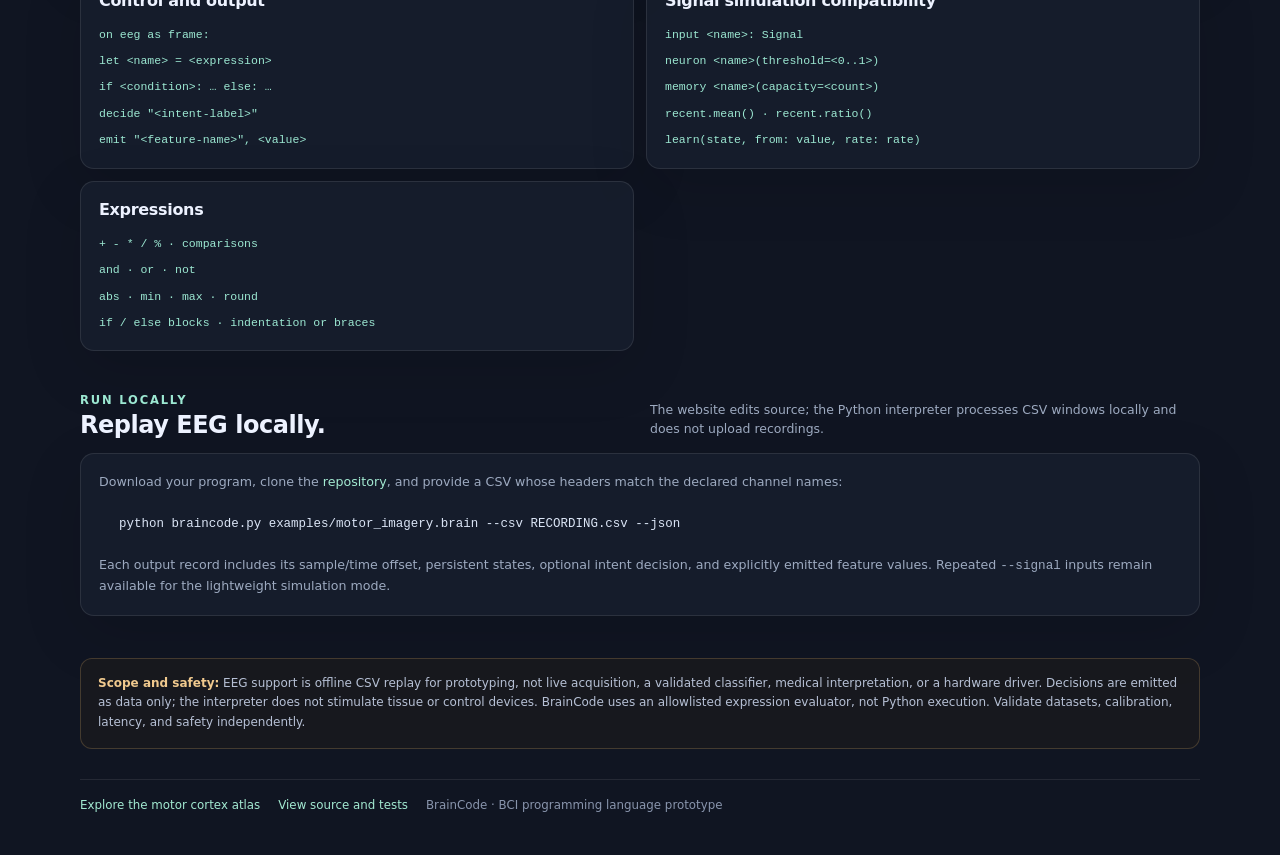
==== commit 76662abd: "Improve EEG feature processing Co-authored-by: Copilot App <223556219+Copilot@users.noreply.github.c" ====
--- a/language.html
+++ b/language.html
@@ -108,7 +108,7 @@
         <article class="card">
           <span class="feature-number">02 · FEATURES</span>
           <h2>Inspect signal features</h2>
-          <p>Compute band power, RMS, mean, and line length per channel and window, then combine features with ordinary expressions.</p>
+          <p>Compute band power, RMS, mean, line length, and peak-to-peak amplitude per channel and window, then combine features with ordinary expressions.</p>
         </article>
         <article class="card">
           <span class="feature-number">03 · CLASSIFICATION</span>
@@ -160,6 +160,7 @@
             <code>bandpower(frame, "C3", 8, 13)</code>
             <code>rms(frame, "C3") · mean(frame, "C3")</code>
             <code>line_length(frame, "C3")</code>
+            <code>peak_to_peak(frame, "C3")</code>
             <code>state &lt;name&gt; = &lt;number&gt;</code>
           </article>
           <article class="card reference">
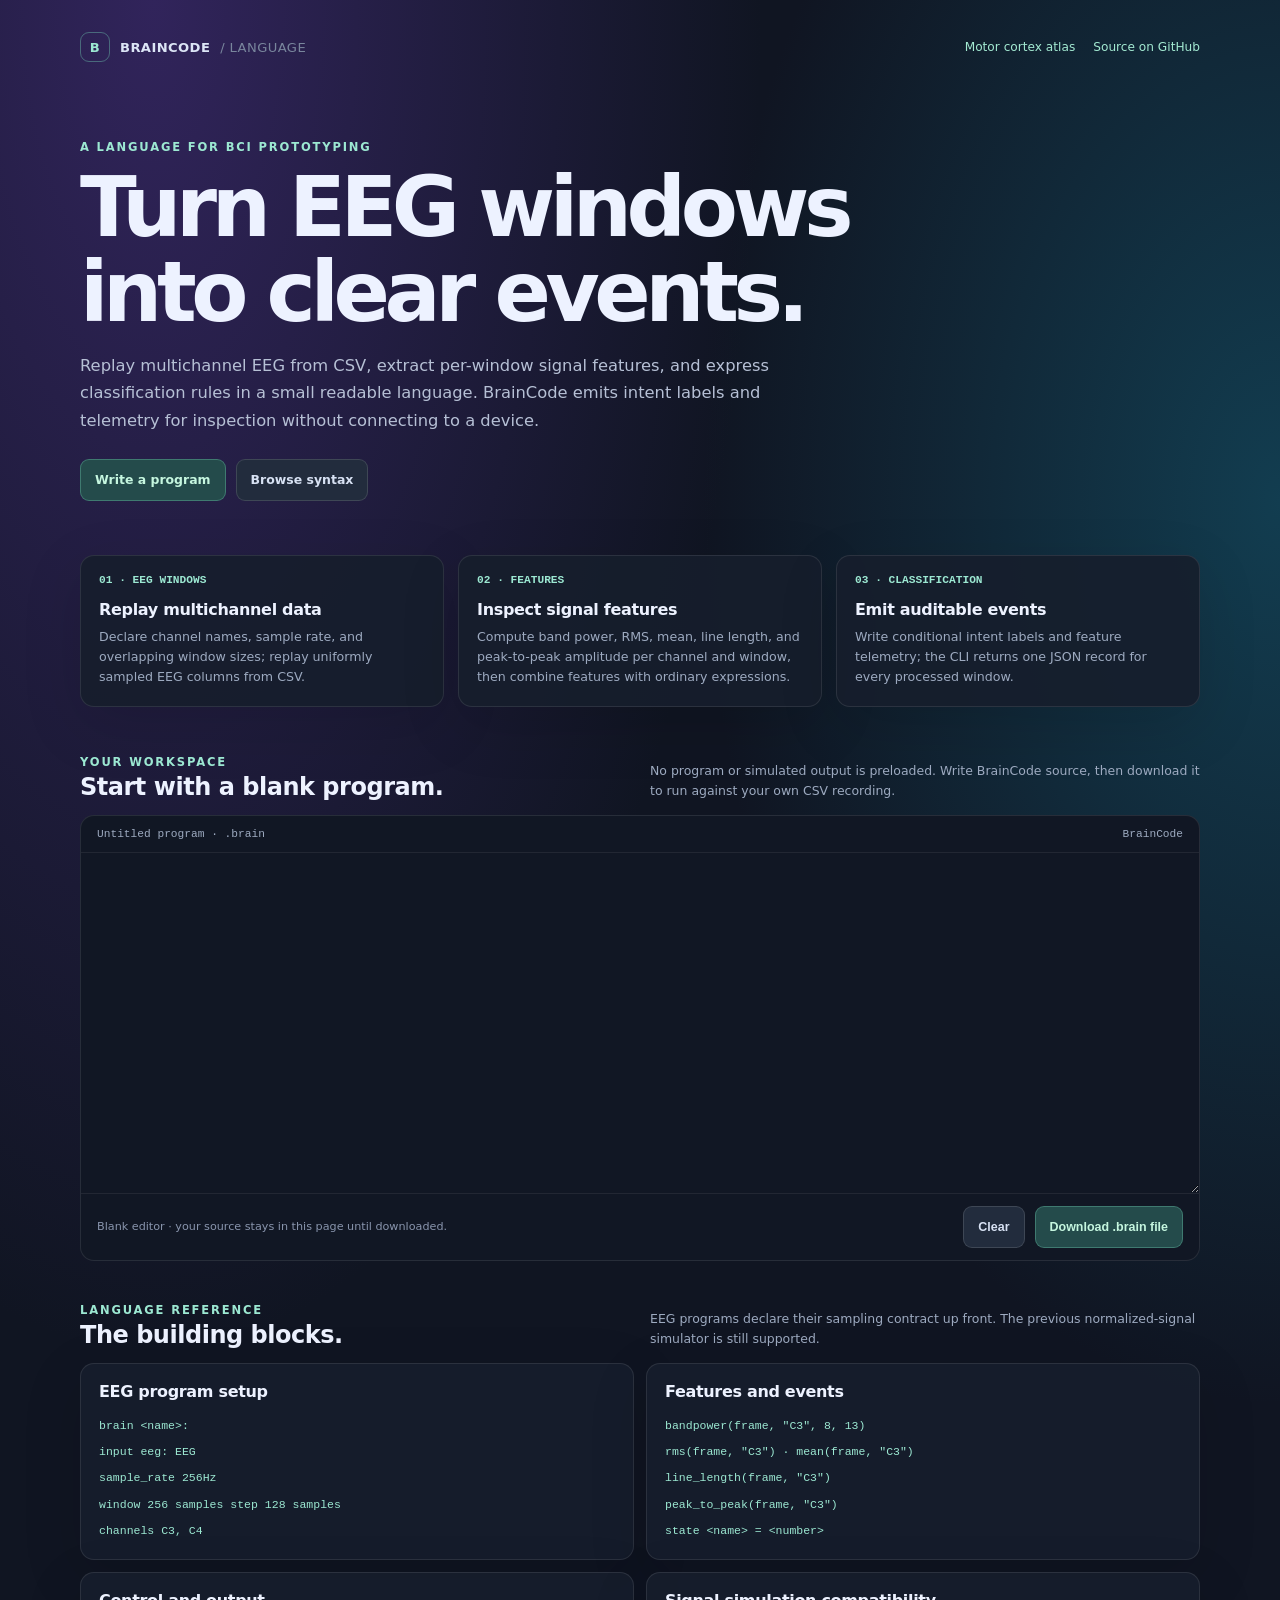
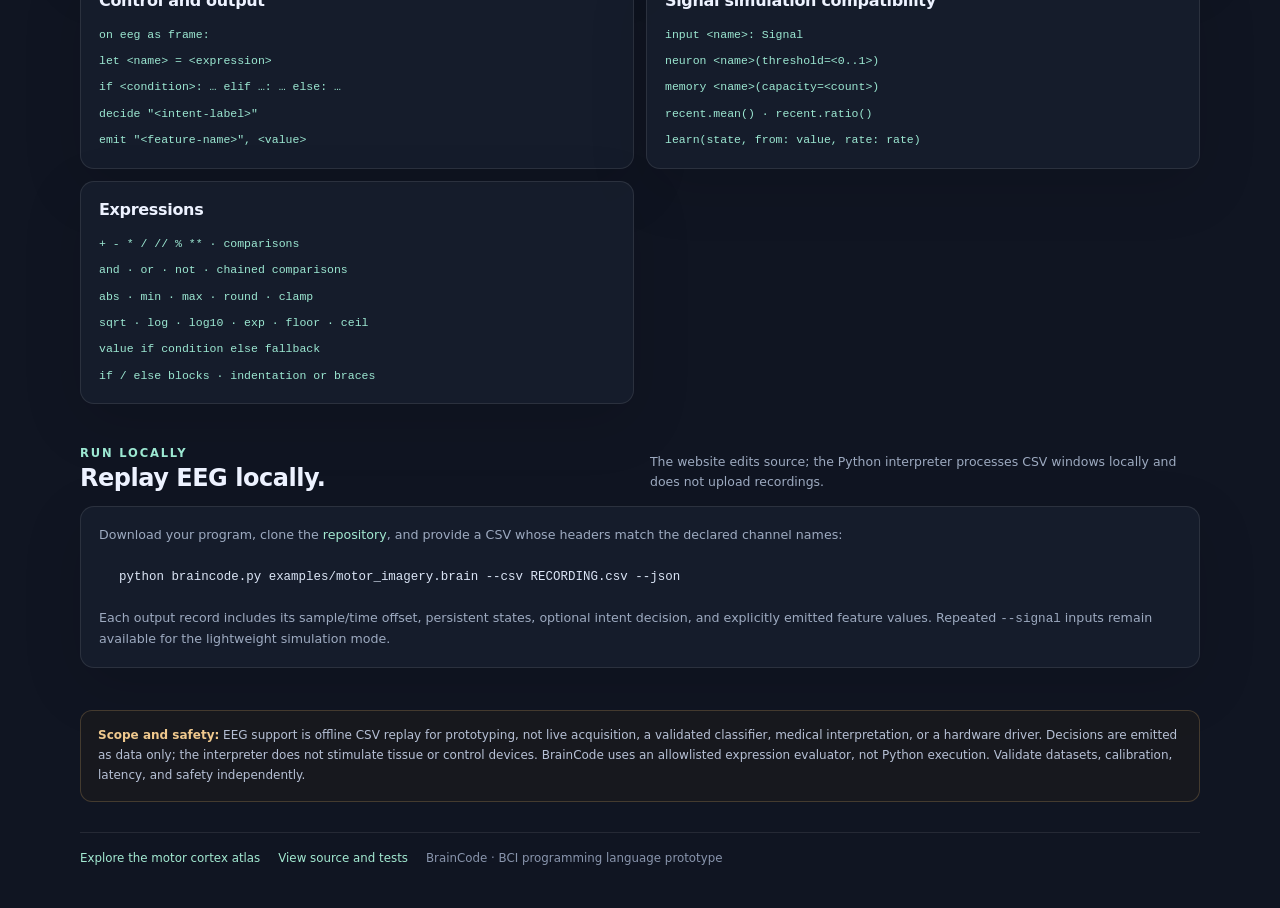
==== commit b44701f7: "Expand BrainCode expression syntax Co-authored-by: Copilot App <223556219+Copilot@users.noreply.gith" ====
--- a/language.html
+++ b/language.html
@@ -167,7 +167,7 @@
             <h2>Control and output</h2>
             <code>on eeg as frame:</code>
             <code>let &lt;name&gt; = &lt;expression&gt;</code>
-            <code>if &lt;condition&gt;: … else: …</code>
+            <code>if &lt;condition&gt;: … elif …: … else: …</code>
             <code>decide "&lt;intent-label&gt;"</code>
             <code>emit "&lt;feature-name&gt;", &lt;value&gt;</code>
           </article>
@@ -181,9 +181,11 @@
           </article>
           <article class="card reference">
             <h2>Expressions</h2>
-            <code>+ - * / % · comparisons</code>
-            <code>and · or · not</code>
-            <code>abs · min · max · round</code>
+            <code>+ - * / // % ** · comparisons</code>
+            <code>and · or · not · chained comparisons</code>
+            <code>abs · min · max · round · clamp</code>
+            <code>sqrt · log · log10 · exp · floor · ceil</code>
+            <code>value if condition else fallback</code>
             <code>if / else blocks · indentation or braces</code>
           </article>
         </div>
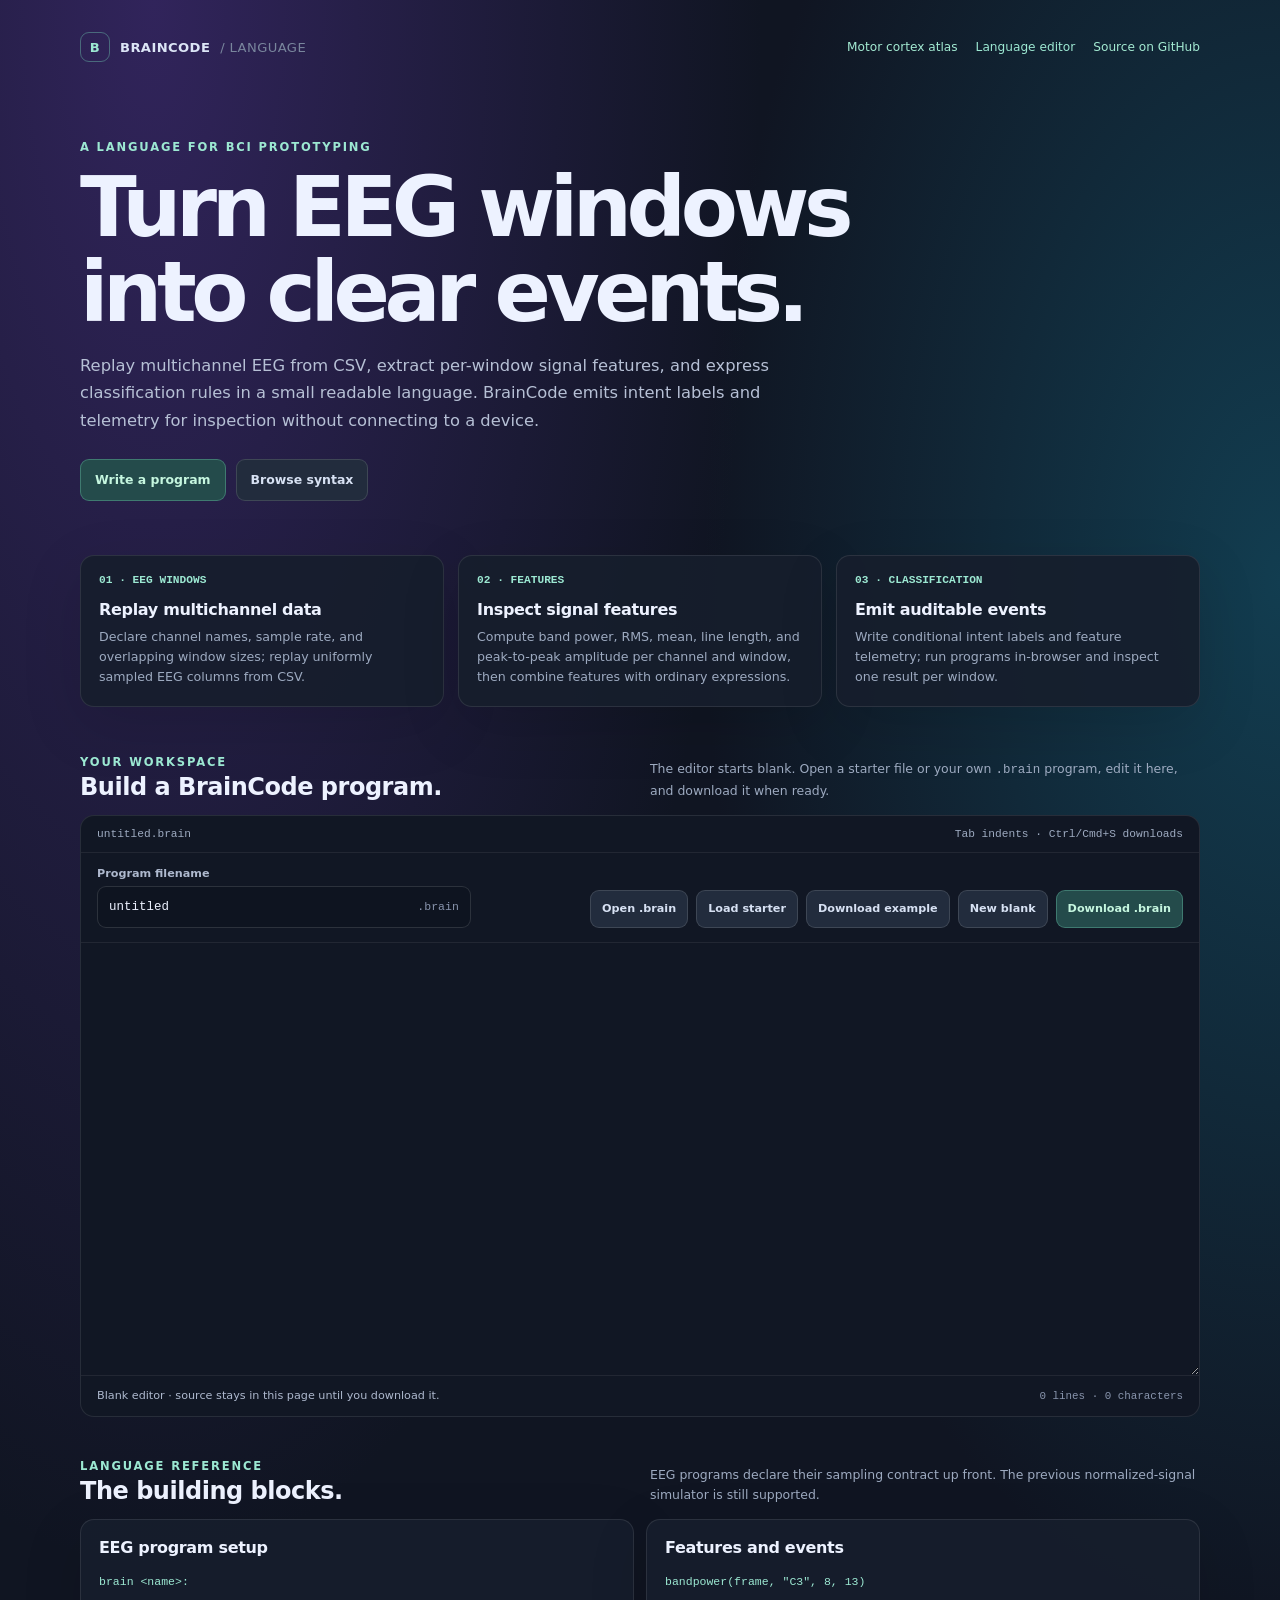
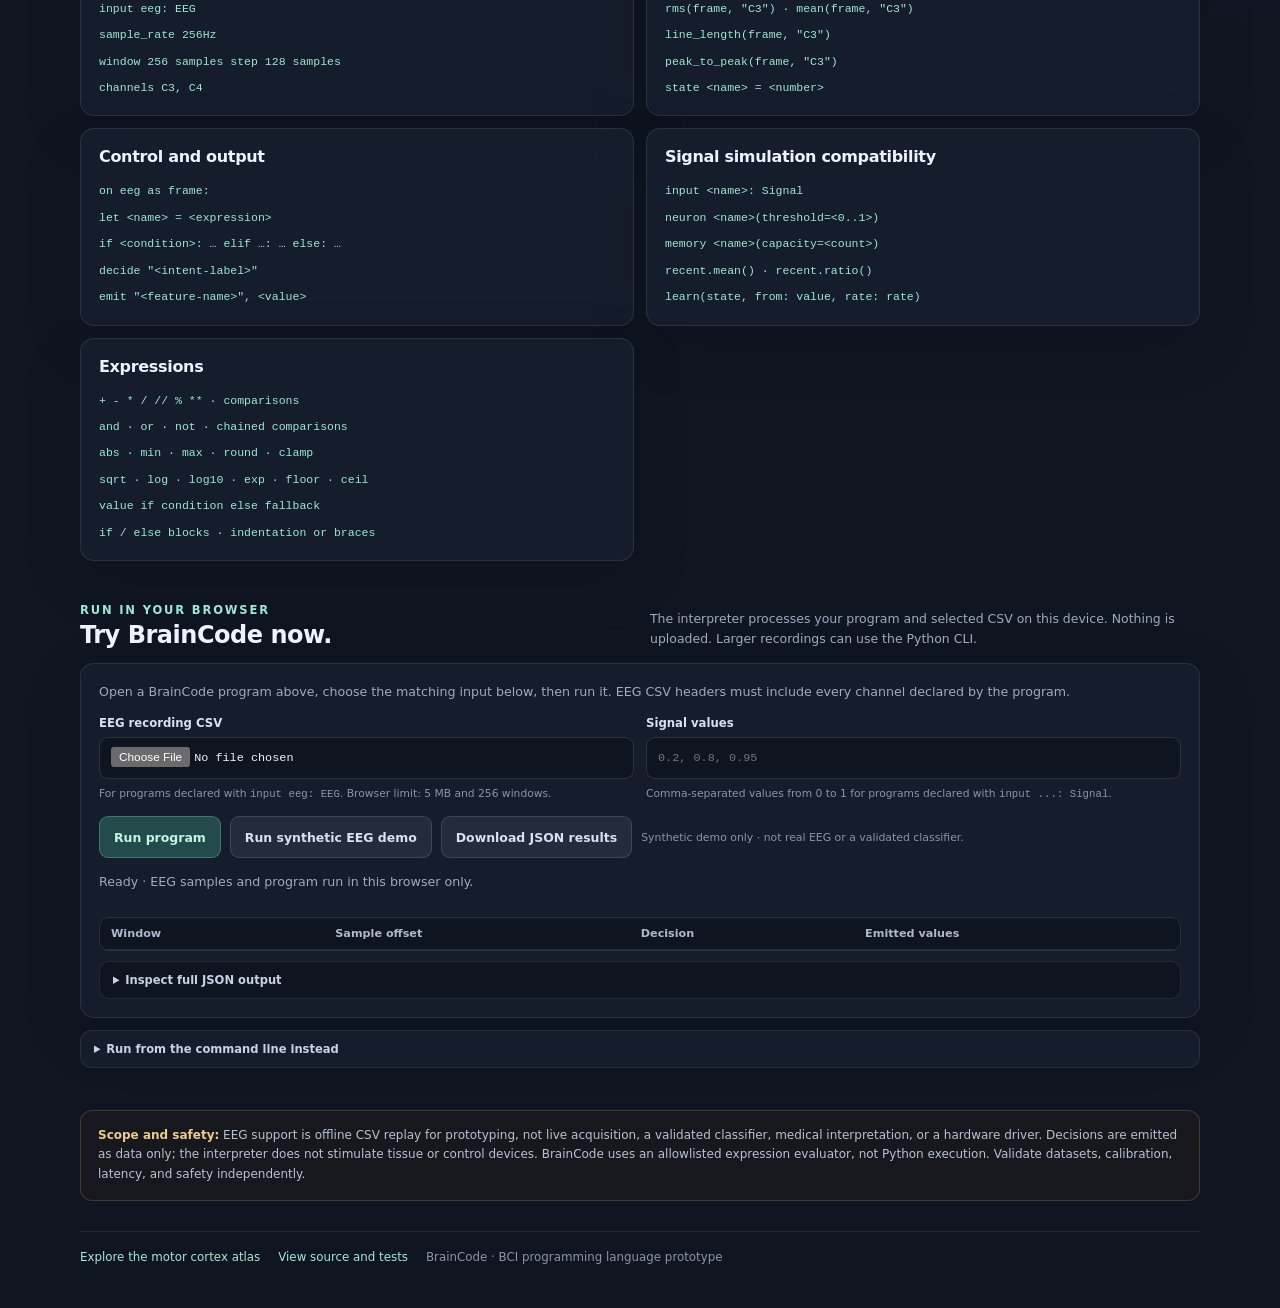
==== commit 873652cc: "Add in-browser BrainCode execution" ====
--- a/language.html
+++ b/language.html
@@ -16,6 +16,7 @@
       }
 
       * { box-sizing: border-box; }
+      html { scroll-behavior: smooth; scroll-padding-top: 24px; }
       body {
         min-width: 320px;
         margin: 0;
@@ -27,17 +28,23 @@
       main { width: min(1120px, calc(100% - 40px)); margin: 0 auto; padding: 32px 0 42px; }
       a { color: #a3ead2; text-decoration: none; }
       a:hover { text-decoration: underline; }
+      :focus-visible { outline: 2px solid #83e2c2; outline-offset: 3px; }
+      .skip-link { position: absolute; z-index: 5; top: 10px; left: 10px; transform: translateY(-160%); border-radius: 8px; padding: 10px 14px; background: #d7fff1; color: #101522; font-size: .8rem; font-weight: 750; }
+      .skip-link:focus { transform: translateY(0); }
       .topbar { display: flex; justify-content: space-between; align-items: center; gap: 16px; }
       .brand { display: flex; gap: 10px; align-items: center; color: #dce5f6; font-size: .82rem; font-weight: 750; letter-spacing: .03em; }
       .brand-mark { display: grid; width: 30px; height: 30px; place-items: center; border: 1px solid #79dfbe60; border-radius: 9px; color: #9ce8d2; }
-      .nav-links { display: flex; gap: 18px; color: #b6c0d5; font-size: .76rem; }
+      .nav-links { display: flex; flex-wrap: wrap; gap: 8px 18px; color: #b6c0d5; font-size: .76rem; }
+      .nav-links a[aria-current="page"] { color: #9ce8d2; }
       .hero { padding: 78px 0 54px; }
       .eyebrow { color: #9ce8d2; font-size: .72rem; font-weight: 750; letter-spacing: .16em; text-transform: uppercase; }
       h1 { max-width: 800px; margin: 12px 0; font-size: clamp(2.7rem, 7vw, 5.2rem); letter-spacing: -.065em; line-height: 1.02; }
       .intro { max-width: 700px; margin: 16px 0 24px; color: #b6c0d5; font-size: 1.02rem; line-height: 1.7; }
       .hero-actions, .editor-actions { display: flex; flex-wrap: wrap; gap: 10px; }
-      .button { display: inline-flex; min-height: 42px; align-items: center; justify-content: center; border: 1px solid #ffffff20; border-radius: 9px; padding: 9px 14px; background: #222c3d; color: #d7e1f3; font-size: .78rem; font-weight: 700; }
+      .button { display: inline-flex; min-height: 42px; align-items: center; justify-content: center; border: 1px solid #ffffff20; border-radius: 9px; padding: 9px 14px; background: #222c3d; color: #d7e1f3; cursor: pointer; font: 700 .78rem ui-sans-serif, system-ui, sans-serif; text-decoration: none; }
       .button.primary { border-color: #79dfbe50; background: #244b4b; color: #c5f6df; }
+      .button:hover { background: #303e53; text-decoration: none; }
+      .button.primary:hover { background: #2d5b59; }
       .grid { display: grid; grid-template-columns: repeat(3, minmax(0, 1fr)); gap: 14px; margin: 0 0 48px; }
       .card { min-width: 0; border: 1px solid #ffffff18; border-radius: 14px; padding: 18px; background: #171e2de8; box-shadow: 0 18px 60px #00000020; }
       .card h2, .section-title { margin: 0 0 8px; font-size: 1rem; letter-spacing: -.02em; }
@@ -49,16 +56,62 @@
       .section-title { margin: 4px 0 0; font-size: 1.5rem; }
       .code-card { overflow: hidden; border: 1px solid #ffffff18; border-radius: 14px; background: #111724; }
       .code-head { display: flex; justify-content: space-between; gap: 12px; padding: 12px 16px; border-bottom: 1px solid #ffffff12; color: #9daac0; font: .7rem ui-monospace, Consolas, monospace; }
+      .editor-toolbar { display: grid; grid-template-columns: minmax(150px, .7fr) minmax(0, 1.3fr); gap: 12px 18px; align-items: end; padding: 14px 16px; border-bottom: 1px solid #ffffff12; }
+      .filename-label { display: block; margin-bottom: 6px; color: #aeb9ce; font-size: .7rem; font-weight: 700; }
+      .filename-row { display: flex; min-height: 42px; align-items: center; border: 1px solid #ffffff20; border-radius: 9px; background: #0e1420; }
+      .filename-row input { width: 100%; min-width: 0; border: 0; outline: 0; padding: 10px 11px; background: transparent; color: #edf2ff; font: .78rem ui-monospace, Consolas, monospace; }
+      .filename-row span { padding-right: 11px; color: #8995ad; font: .72rem ui-monospace, Consolas, monospace; }
+      .editor-actions { justify-content: flex-end; gap: 8px; }
+      .editor-actions .button { min-height: 38px; padding: 8px 11px; font-size: .7rem; }
+      .file-button { position: relative; overflow: hidden; }
+      .visually-hidden-file { position: absolute; width: 1px; height: 1px; padding: 0; margin: -1px; overflow: hidden; clip: rect(0, 0, 0, 0); white-space: nowrap; border: 0; }
+      .file-button:focus-within { outline: 2px solid #83e2c2; outline-offset: 2px; }
       pre { overflow-x: auto; margin: 0; padding: 20px; color: #dbe5f6; font: .78rem/1.8 ui-monospace, SFMono-Regular, Consolas, monospace; tab-size: 2; }
-      textarea { display: block; width: 100%; min-height: 340px; resize: vertical; border: 0; padding: 20px; outline: none; background: #111724; color: #dbe5f6; font: .78rem/1.8 ui-monospace, SFMono-Regular, Consolas, monospace; tab-size: 2; }
+      textarea { display: block; width: 100%; min-height: clamp(320px, 48vh, 620px); resize: vertical; border: 0; padding: 20px; outline: none; background: #111724; color: #dbe5f6; font: .78rem/1.8 ui-monospace, SFMono-Regular, Consolas, monospace; tab-size: 2; }
       textarea:focus-visible { box-shadow: inset 0 0 0 2px #83e2c2; }
       .editor-foot { display: flex; flex-wrap: wrap; justify-content: space-between; align-items: center; gap: 12px; padding: 12px 16px; border-top: 1px solid #ffffff12; }
-      .editor-foot p { margin: 0; color: #8995ad; font-size: .7rem; }
+      .editor-foot p { margin: 0; color: #aeb9ce; font-size: .7rem; line-height: 1.5; }
+      .editor-count { color: #8995ad; font: .68rem ui-monospace, Consolas, monospace; }
       .reference-grid { display: grid; grid-template-columns: repeat(2, minmax(0, 1fr)); gap: 12px; }
       .reference { display: grid; gap: 8px; }
       .reference code { color: #9ce8d2; font: .72rem/1.6 ui-monospace, Consolas, monospace; }
       .limit-note { margin: 34px 0 0; border: 1px solid #f0b97035; border-radius: 12px; padding: 15px 17px; background: #231f1b66; color: #b6c0d5; font-size: .75rem; line-height: 1.65; }
       .limit-note strong { color: #f0c98e; }
+      .run-card { display: grid; grid-template-columns: minmax(0, 1fr) minmax(280px, .8fr); gap: 22px; align-items: center; }
+      .run-card h3 { margin: 0 0 8px; font-size: .92rem; }
+      .run-card p, .run-card li { color: #aeb9ce; font-size: .76rem; line-height: 1.65; }
+      .run-card p { margin: 0 0 10px; }
+      .run-card ol { margin: 0; padding-left: 20px; }
+      .run-command { min-width: 0; border: 1px solid #ffffff16; border-radius: 11px; background: #0e1420; }
+      .run-command-head { display: flex; flex-wrap: wrap; justify-content: space-between; align-items: center; gap: 8px; padding: 10px 12px; border-bottom: 1px solid #ffffff12; color: #8995ad; font-size: .68rem; }
+      .run-command pre { padding: 14px; color: #dbe5f6; font-size: .72rem; line-height: 1.6; }
+      .run-command button { min-height: 32px; padding: 6px 9px; font-size: .67rem; }
+      .runner-card { display: grid; gap: 14px; }
+      .runner-intro { margin: 0; color: #aeb9ce; font-size: .76rem; line-height: 1.6; }
+      .runner-inputs { display: grid; grid-template-columns: repeat(2, minmax(0, 1fr)); gap: 12px; }
+      .runner-input { display: grid; align-content: start; gap: 7px; color: #d7e1f3; font-size: .73rem; font-weight: 700; }
+      .runner-input input { min-width: 0; min-height: 42px; border: 1px solid #ffffff20; border-radius: 9px; padding: 9px 11px; background: #0e1420; color: #edf2ff; font: .74rem ui-monospace, Consolas, monospace; }
+      .runner-input input[type="file"] { width: 100%; }
+      .runner-input small { color: #8995ad; font-size: .67rem; font-weight: 400; line-height: 1.5; }
+      .runner-actions { display: flex; flex-wrap: wrap; align-items: center; gap: 9px; }
+      .runner-actions .privacy-note { margin: 0; color: #8995ad; font-size: .68rem; }
+      .run-status { min-height: 18px; margin: 0; color: #9ce8d2; font-size: .72rem; line-height: 1.5; }
+      .run-status.error { color: #ff9a9a; }
+      .run-results { display: grid; gap: 10px; }
+      .run-summary { margin: 0; color: #d7e1f3; font-size: .75rem; font-weight: 700; }
+      .results-scroll { overflow-x: auto; border: 1px solid #ffffff16; border-radius: 10px; }
+      .results-table { width: 100%; border-collapse: collapse; font-size: .7rem; }
+      .results-table th, .results-table td { min-width: 80px; padding: 9px 11px; border-bottom: 1px solid #ffffff12; text-align: left; vertical-align: top; }
+      .results-table th { background: #0e1420; color: #aeb9ce; font-weight: 700; }
+      .results-table td { color: #d7e1f3; font-family: ui-monospace, Consolas, monospace; }
+      .results-table td:last-child { min-width: 180px; white-space: pre-wrap; overflow-wrap: anywhere; }
+      .results-scroll tr:last-child td { border-bottom: 0; }
+      .json-details { border: 1px solid #ffffff16; border-radius: 10px; background: #0e1420; }
+      .json-details summary, .cli-details summary { padding: 11px 13px; color: #c8d2e4; cursor: pointer; font-size: .72rem; font-weight: 700; }
+      .json-details pre { max-height: 360px; border-top: 1px solid #ffffff12; }
+      .cli-details { margin-top: 12px; border: 1px solid #ffffff16; border-radius: 12px; background: #171e2de8; }
+      .cli-details[open] summary, .json-details[open] summary { border-bottom: 1px solid #ffffff12; }
+      .cli-details .run-card { padding: 16px; }
       footer { display: flex; flex-wrap: wrap; gap: 8px 18px; margin-top: 30px; padding-top: 18px; border-top: 1px solid #ffffff16; color: #8995ad; font-size: .74rem; }
       @media (max-width: 760px) {
         main { width: min(100% - 24px, 620px); padding-top: 20px; }
@@ -66,25 +119,31 @@
         .grid, .reference-grid { grid-template-columns: 1fr; }
         .section-heading { display: block; }
         .section-heading p { margin-top: 8px; }
+        .editor-toolbar, .run-card { grid-template-columns: 1fr; }
+        .runner-inputs { grid-template-columns: 1fr; }
+        .editor-actions { justify-content: flex-start; }
       }
       @media (max-width: 460px) {
-        .topbar { align-items: flex-start; }
-        .nav-links { flex-direction: column; gap: 6px; align-items: flex-end; }
+        .topbar { align-items: flex-start; flex-direction: column; }
+        .nav-links { gap: 8px 14px; }
         .hero { padding-top: 46px; }
         th, td { padding: 10px 8px; font-size: .68rem; }
         pre { padding: 14px; font-size: .7rem; }
       }
       @media (prefers-reduced-motion: reduce) {
-        *, *::before, *::after { scroll-behavior: auto !important; transition-duration: .01ms !important; animation-duration: .01ms !important; }
+        html { scroll-behavior: auto; }
+        *, *::before, *::after { transition-duration: .01ms !important; animation-duration: .01ms !important; }
       }
     </style>
   </head>
   <body>
     <main>
+      <a class="skip-link" href="#editor">Skip to program editor</a>
       <header class="topbar">
         <a class="brand" href="index.html"><span class="brand-mark" aria-hidden="true">B</span> BRAINCODE <span style="color:#79869d;font-weight:500">/ LANGUAGE</span></a>
         <nav class="nav-links" aria-label="Main navigation">
           <a href="index.html">Motor cortex atlas</a>
+          <a href="#editor" aria-current="page">Language editor</a>
           <a href="https://github.com/Git-Copilot/BrainCode">Source on GitHub</a>
         </nav>
       </header>
@@ -113,7 +172,7 @@
         <article class="card">
           <span class="feature-number">03 · CLASSIFICATION</span>
           <h2>Emit auditable events</h2>
-          <p>Write conditional intent labels and feature telemetry; the CLI returns one JSON record for every processed window.</p>
+          <p>Write conditional intent labels and feature telemetry; run programs in-browser and inspect one result per window.</p>
         </article>
       </section>
 
@@ -121,19 +180,29 @@
         <div class="section-heading">
           <div>
             <div class="eyebrow">Your workspace</div>
-            <h2 class="section-title" id="editor-title">Start with a blank program.</h2>
-          </div>
-          <p>No program or simulated output is preloaded. Write BrainCode source, then download it to run against your own CSV recording.</p>
+            <h2 class="section-title" id="editor-title">Build a BrainCode program.</h2>
+          </div>
+          <p>The editor starts blank. Open a starter file or your own <code>.brain</code> program, edit it here, and download it when ready.</p>
         </div>
         <div class="code-card">
-          <div class="code-head"><label for="program-source">Untitled program · .brain</label><span>BrainCode</span></div>
+          <div class="code-head"><label id="program-file-label" for="program-source">untitled.brain</label><span>Tab indents · Ctrl/Cmd+S downloads</span></div>
+          <div class="editor-toolbar">
+            <div>
+              <label class="filename-label" for="program-name">Program filename</label>
+              <div class="filename-row"><input id="program-name" type="text" value="untitled" maxlength="60" autocomplete="off" spellcheck="false"><span>.brain</span></div>
+            </div>
+            <div class="editor-actions">
+              <label class="button file-button">Open .brain<input id="open-program" class="visually-hidden-file" type="file" accept=".brain,text/plain"></label>
+              <button class="button" id="load-example" type="button">Load starter</button>
+              <a class="button" href="examples/motor_imagery.brain" download="motor_imagery.brain">Download example</a>
+              <button class="button" id="clear-program" type="button">New blank</button>
+              <button class="button primary" id="download-program" type="button">Download .brain</button>
+            </div>
+          </div>
           <textarea id="program-source" aria-label="Write your BrainCode program" spellcheck="false" autocapitalize="off" autocomplete="off"></textarea>
           <div class="editor-foot">
-            <p id="editor-status" role="status" aria-live="polite">Blank editor · your source stays in this page until downloaded.</p>
-            <div class="editor-actions">
-              <button class="button" id="clear-program" type="button">Clear</button>
-              <button class="button primary" id="download-program" type="button">Download .brain file</button>
-            </div>
+            <p id="editor-status" role="status" aria-live="polite">Blank editor · source stays in this page until you download it.</p>
+            <span id="editor-count" class="editor-count" aria-hidden="true">0 lines · 0 characters</span>
           </div>
         </div>
       </section>
@@ -194,16 +263,62 @@
       <section class="section" id="run-it" aria-labelledby="run-title">
         <div class="section-heading">
           <div>
-            <div class="eyebrow">Run locally</div>
-            <h2 class="section-title" id="run-title">Replay EEG locally.</h2>
-          </div>
-          <p>The website edits source; the Python interpreter processes CSV windows locally and does not upload recordings.</p>
-        </div>
-        <div class="card">
-          <p>Download your program, clone the <a href="https://github.com/Git-Copilot/BrainCode">repository</a>, and provide a CSV whose headers match the declared channel names:</p>
-          <pre><code>python braincode.py examples/motor_imagery.brain --csv RECORDING.csv --json</code></pre>
-          <p>Each output record includes its sample/time offset, persistent states, optional intent decision, and explicitly emitted feature values. Repeated <code>--signal</code> inputs remain available for the lightweight simulation mode.</p>
-        </div>
+            <div class="eyebrow">Run in your browser</div>
+            <h2 class="section-title" id="run-title">Try BrainCode now.</h2>
+          </div>
+          <p>The interpreter processes your program and selected CSV on this device. Nothing is uploaded. Larger recordings can use the Python CLI.</p>
+        </div>
+        <div class="card runner-card">
+          <p class="runner-intro">Open a BrainCode program above, choose the matching input below, then run it. EEG CSV headers must include every channel declared by the program.</p>
+          <div class="runner-inputs">
+            <label class="runner-input" for="recording-file">EEG recording CSV
+              <input id="recording-file" type="file" accept=".csv,text/csv">
+              <small>For programs declared with <code>input eeg: EEG</code>. Browser limit: 5 MB and 256 windows.</small>
+            </label>
+            <label class="runner-input" for="signal-values">Signal values
+              <input id="signal-values" type="text" inputmode="decimal" placeholder="0.2, 0.8, 0.95" autocomplete="off">
+              <small>Comma-separated values from 0 to 1 for programs declared with <code>input ...: Signal</code>.</small>
+            </label>
+          </div>
+          <div class="runner-actions">
+            <button class="button primary" id="run-program" type="button">Run program</button>
+            <button class="button" id="run-demo" type="button">Run synthetic EEG demo</button>
+            <button class="button" id="download-results" type="button" hidden>Download JSON results</button>
+            <p class="privacy-note">Synthetic demo only · not real EEG or a validated classifier.</p>
+          </div>
+          <p id="run-status" class="run-status" role="status" aria-live="polite">Ready · EEG samples and program run in this browser only.</p>
+          <div id="run-results" class="run-results" hidden>
+            <p id="run-summary" class="run-summary"></p>
+            <div class="results-scroll">
+              <table class="results-table">
+                <thead><tr><th scope="col">Window</th><th scope="col">Sample offset</th><th scope="col">Decision</th><th scope="col">Emitted values</th></tr></thead>
+                <tbody id="results-body"></tbody>
+              </table>
+            </div>
+            <details class="json-details">
+              <summary>Inspect full JSON output</summary>
+              <pre><code id="results-json"></code></pre>
+            </details>
+          </div>
+        </div>
+        <details class="cli-details">
+          <summary>Run from the command line instead</summary>
+          <div class="run-card">
+            <div>
+              <h3>Use the Python interpreter</h3>
+              <ol>
+                <li>Install Python 3.10 or newer and clone the <a href="https://github.com/Git-Copilot/BrainCode">BrainCode repository</a>.</li>
+                <li>Put your downloaded <code>.brain</code> program and EEG CSV in the repository folder.</li>
+                <li>Match the CSV headers to the program's <code>channels</code> declaration, then run the command.</li>
+              </ol>
+              <p>Each JSON record includes its sample offset, intent decision, states, and emitted values.</p>
+            </div>
+            <div class="run-command">
+              <div class="run-command-head"><span>Run from the repository folder</span><button class="button" id="copy-run-command" type="button">Copy command</button></div>
+              <pre><code id="run-command">python braincode.py "untitled.brain" --csv "RECORDING.csv" --json</code></pre>
+            </div>
+          </div>
+        </details>
       </section>
 
       <p class="limit-note"><strong>Scope and safety:</strong> EEG support is offline CSV replay for prototyping, not live acquisition, a validated classifier, medical interpretation, or a hardware driver. Decisions are emitted as data only; the interpreter does not stimulate tissue or control devices. BrainCode uses an allowlisted expression evaluator, not Python execution. Validate datasets, calibration, latency, and safety independently.</p>
@@ -214,30 +329,251 @@
         <span>BrainCode · BCI programming language prototype</span>
       </footer>
     </main>
+    <script src="braincode-browser.js"></script>
     <script>
       (() => {
         const editor = document.querySelector("#program-source");
         const status = document.querySelector("#editor-status");
-        document.querySelector("#clear-program").addEventListener("click", () => {
-          editor.value = "";
-          status.textContent = "Editor cleared.";
-          editor.focus();
-        });
-        document.querySelector("#download-program").addEventListener("click", () => {
+        const fileName = document.querySelector("#program-name");
+        const count = document.querySelector("#editor-count");
+        const command = document.querySelector("#run-command");
+        const downloadButton = document.querySelector("#download-program");
+        const openButton = document.querySelector("#open-program");
+
+        function safeFileName() {
+          return fileName.value.trim().replace(/[^A-Za-z0-9._-]+/g, "-").replace(/^[.-]+|[.-]+$/g, "") || "untitled";
+        }
+
+        function updateEditor() {
+          const lines = editor.value ? editor.value.split(/\r\n|\r|\n/).length : 0;
+          const outputName = `${safeFileName()}.brain`;
+          count.textContent = `${lines} ${lines === 1 ? "line" : "lines"} · ${editor.value.length} characters`;
+          document.querySelector("#program-file-label").textContent = outputName;
+          command.textContent = `python braincode.py "${outputName}" --csv "RECORDING.csv" --json`;
+        }
+
+        function downloadProgram() {
           const source = editor.value;
           if (!source.trim()) {
-            status.textContent = "Write a BrainCode program before downloading.";
+            status.textContent = "Write or open a BrainCode program before downloading.";
             editor.focus();
             return;
           }
           const blobUrl = URL.createObjectURL(new Blob([source], { type: "text/plain;charset=utf-8" }));
           const link = document.createElement("a");
           link.href = blobUrl;
-          link.download = "untitled.brain";
+          link.download = `${safeFileName()}.brain`;
           link.click();
           window.setTimeout(() => URL.revokeObjectURL(blobUrl), 1000);
-          status.textContent = "Downloaded untitled.brain.";
-        });
+          status.textContent = `Downloaded ${link.download}.`;
+        }
+
+        editor.addEventListener("input", () => {
+          updateEditor();
+          status.textContent = editor.value.trim()
+            ? "Edits are in this page only · download to keep your program."
+            : "Blank editor · source stays in this page until you download it.";
+        });
+        fileName.addEventListener("input", updateEditor);
+        editor.addEventListener("keydown", event => {
+          if (event.key === "Tab") {
+            event.preventDefault();
+            const start = editor.selectionStart;
+            const end = editor.selectionEnd;
+            editor.setRangeText("  ", start, end, "end");
+            editor.dispatchEvent(new Event("input", { bubbles: true }));
+          } else if ((event.ctrlKey || event.metaKey) && event.key.toLowerCase() === "s") {
+            event.preventDefault();
+            downloadProgram();
+          }
+        });
+
+        document.querySelector("#clear-program").addEventListener("click", () => {
+          editor.value = "";
+          fileName.value = "untitled";
+          updateEditor();
+          status.textContent = "New blank program ready.";
+          editor.focus();
+        });
+        document.querySelector("#load-example").addEventListener("click", async () => {
+          try {
+            const response = await fetch("examples/motor_imagery.brain");
+            if (!response.ok) throw new Error(`server returned ${response.status}`);
+            editor.value = await response.text();
+            fileName.value = "motor_imagery";
+            updateEditor();
+            status.textContent = "Starter loaded. Edit the channel names and thresholds to match your data.";
+            editor.focus();
+          } catch (error) {
+            status.textContent = `Could not load the starter here (${error.message}). Use Download example, then Open .brain.`;
+          }
+        });
+        downloadButton.addEventListener("click", downloadProgram);
+        openButton.addEventListener("change", async () => {
+          const file = openButton.files?.[0];
+          if (!file) return;
+          try {
+            editor.value = await file.text();
+            fileName.value = file.name.replace(/\.brain$/i, "");
+            updateEditor();
+            status.textContent = `Opened ${file.name}. Choose the matching input below and run it in this browser.`;
+            editor.focus();
+          } catch (error) {
+            status.textContent = `Could not open file: ${error.message}`;
+          } finally {
+            openButton.value = "";
+          }
+        });
+        document.querySelector("#copy-run-command").addEventListener("click", async event => {
+          try {
+            await navigator.clipboard.writeText(command.textContent);
+            const button = event.currentTarget;
+            button.textContent = "Copied";
+            status.textContent = "Run command copied. Replace RECORDING.csv with your CSV filename.";
+            window.setTimeout(() => { button.textContent = "Copy command"; }, 1600);
+          } catch {
+            status.textContent = "Clipboard access is unavailable here. Select and copy the command shown.";
+          }
+        });
+
+        const recordingFile = document.querySelector("#recording-file");
+        const signalValues = document.querySelector("#signal-values");
+        const runButton = document.querySelector("#run-program");
+        const demoButton = document.querySelector("#run-demo");
+        const runStatus = document.querySelector("#run-status");
+        const runResults = document.querySelector("#run-results");
+        const runSummary = document.querySelector("#run-summary");
+        const resultRows = document.querySelector("#results-body");
+        const resultJson = document.querySelector("#results-json");
+        const resultsDownload = document.querySelector("#download-results");
+        let lastRun = null;
+        const MAX_CSV_BYTES = 5 * 1024 * 1024;
+
+        function setRunStatus(text, isError = false) {
+          runStatus.textContent = text;
+          runStatus.classList.toggle("error", isError);
+        }
+
+        function showRunResult(result, sourceLabel) {
+          lastRun = result;
+          runSummary.textContent =
+            `${result.program} · ${result.results.length} ${result.input_kind === "EEG" ? "window(s)" : "input(s)"} · ${sourceLabel}`;
+          resultRows.replaceChildren();
+          for (const item of result.results) {
+            const row = document.createElement("tr");
+            const values = item.outputs
+              .filter(output => output.type === "signal")
+              .map(output => `${output.label}: ${typeof output.value === "string" ? JSON.stringify(output.value) : String(output.value)}`)
+              .join("\n") || "—";
+            for (const value of [
+              String(item.index + 1),
+              item.sample_offset === undefined ? "—" : String(item.sample_offset),
+              item.decision || "—",
+              values,
+            ]) {
+              const cell = document.createElement("td");
+              cell.textContent = value;
+              row.append(cell);
+            }
+            resultRows.append(row);
+          }
+          resultJson.textContent = JSON.stringify(result, null, 2);
+          runResults.hidden = false;
+          resultsDownload.hidden = false;
+          setRunStatus("Run complete · results were generated in this browser and were not uploaded.");
+        }
+
+        function clearRunResult() {
+          lastRun = null;
+          runResults.hidden = true;
+          resultsDownload.hidden = true;
+        }
+
+        async function runCurrentProgram() {
+          clearRunResult();
+          runButton.disabled = true;
+          setRunStatus("Running BrainCode in this browser…");
+          await new Promise(resolve => window.setTimeout(resolve, 0));
+          try {
+            const program = BrainCodeBrowser.parseProgram(editor.value);
+            let result;
+            let inputLabel;
+            if (program.inputKind === "EEG") {
+              const file = recordingFile.files?.[0];
+              if (!file) {
+                recordingFile.focus();
+                throw new Error("Choose an EEG CSV file for this EEG program.");
+              }
+              if (file.size > MAX_CSV_BYTES) {
+                throw new Error("CSV exceeds the browser runner's 5 MB limit. Use the Python CLI for larger recordings.");
+              }
+              result = BrainCodeBrowser.runProgram(editor.value, { csvText: await file.text() });
+              inputLabel = file.name;
+            } else {
+              const raw = signalValues.value.trim();
+              if (!raw) {
+                signalValues.focus();
+                throw new Error("Enter comma-separated signal values from 0 to 1 for this Signal program.");
+              }
+              const tokens = raw.split(",");
+              if (tokens.some(token => !token.trim())) {
+                throw new Error("Signal values must be comma-separated numbers from 0 to 1.");
+              }
+              result = BrainCodeBrowser.runProgram(editor.value, {
+                signals: tokens.map(token => Number(token.trim())),
+              });
+              inputLabel = "Signal values";
+            }
+            showRunResult(result, inputLabel);
+          } catch (error) {
+            setRunStatus(error.message || "BrainCode could not run this program.", true);
+          } finally {
+            runButton.disabled = false;
+          }
+        }
+
+        async function runSyntheticDemo() {
+          clearRunResult();
+          demoButton.disabled = true;
+          setRunStatus("Preparing a clearly labeled synthetic EEG demo…");
+          await new Promise(resolve => window.setTimeout(resolve, 0));
+          try {
+            const response = await fetch("examples/motor_imagery.brain");
+            if (!response.ok) throw new Error(`could not load the bundled example (${response.status})`);
+            const source = await response.text();
+            const eegSamples = { C3: [], C4: [] };
+            for (let index = 0; index < 512; index += 1) {
+              eegSamples.C3.push(10 * Math.sin(2 * Math.PI * 10 * index / 256));
+              eegSamples.C4.push(10 * Math.sin(2 * Math.PI * 20 * index / 256));
+            }
+            const result = BrainCodeBrowser.runProgram(source, { eegSamples });
+            showRunResult(result, "synthetic 10 Hz / 20 Hz signals · not real EEG");
+          } catch (error) {
+            setRunStatus(`${error.message || "The synthetic demo could not run."} Use the deployed page or choose your own files.`, true);
+          } finally {
+            demoButton.disabled = false;
+          }
+        }
+
+        runButton.addEventListener("click", runCurrentProgram);
+        demoButton.addEventListener("click", runSyntheticDemo);
+        recordingFile.addEventListener("change", () => {
+          const file = recordingFile.files?.[0];
+          if (file) setRunStatus(`Selected ${file.name} · this file stays in your browser.`);
+        });
+        resultsDownload.addEventListener("click", () => {
+          if (!lastRun) return;
+          const blobUrl = URL.createObjectURL(new Blob(
+            [JSON.stringify(lastRun, null, 2)],
+            { type: "application/json;charset=utf-8" },
+          ));
+          const link = document.createElement("a");
+          link.href = blobUrl;
+          link.download = `${safeFileName()}-results.json`;
+          link.click();
+          window.setTimeout(() => URL.revokeObjectURL(blobUrl), 1000);
+        });
+        updateEditor();
       })();
     </script>
   </body>
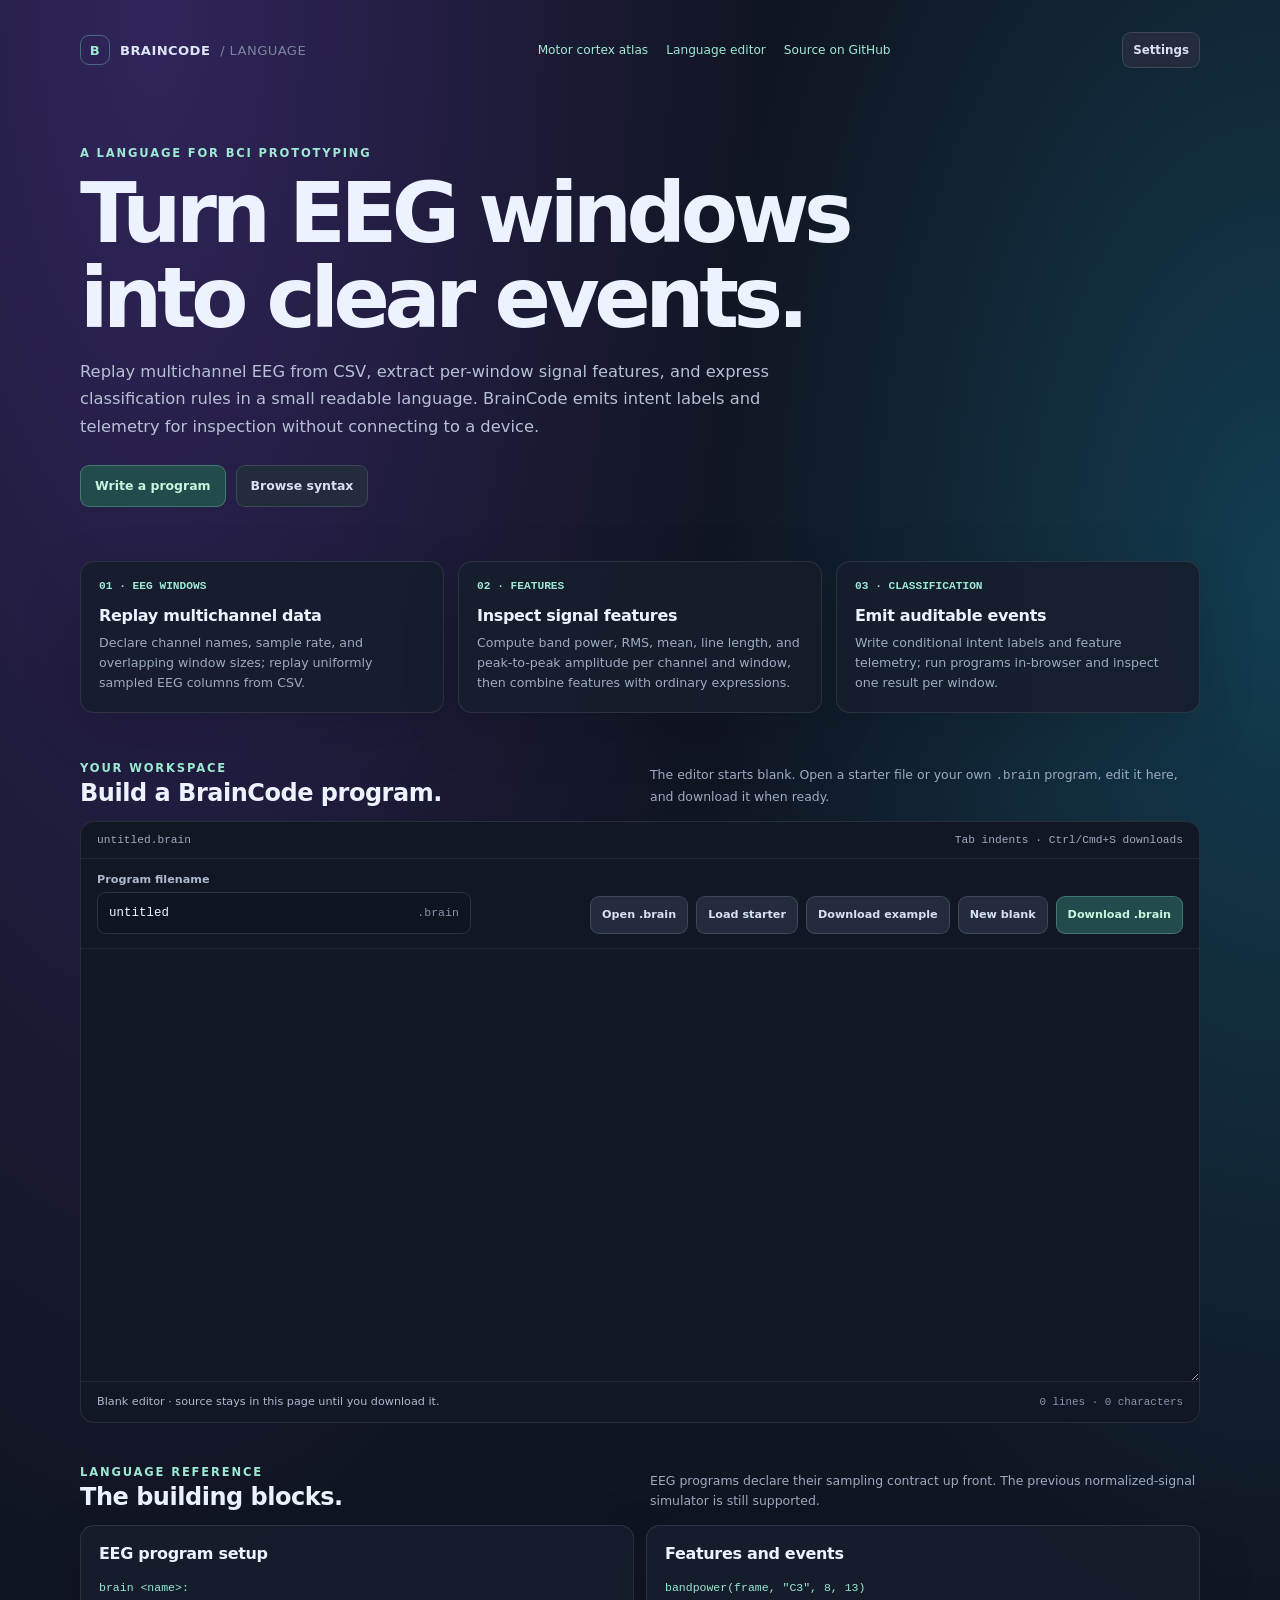
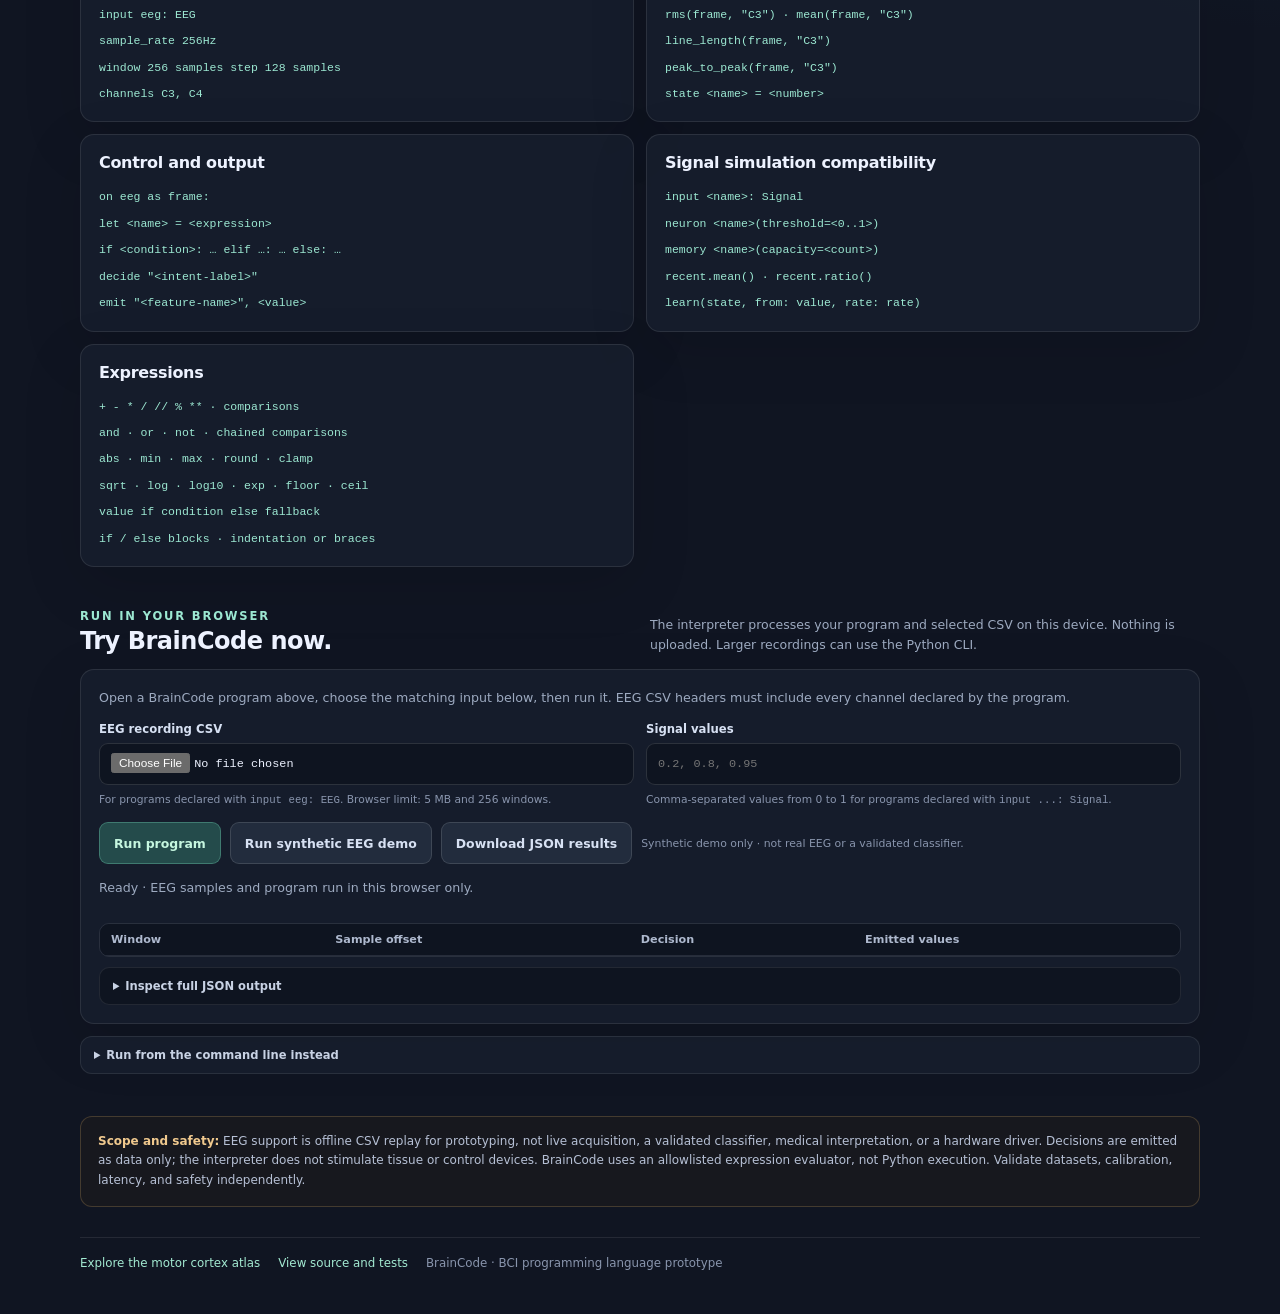
==== commit 3b21f44a: "Add light and dark appearance settings" ====
--- a/language.html
+++ b/language.html
@@ -6,6 +6,13 @@
     <meta name="theme-color" content="#101522">
     <meta name="description" content="Explore BrainCode, a language for replaying and prototyping multichannel EEG/BCI signal pipelines.">
     <title>BrainCode Language · BCI Prototyping</title>
+    <script>
+      try {
+        const theme = localStorage.getItem("braincode-theme");
+        if (theme === "light" || theme === "dark") document.documentElement.dataset.theme = theme;
+      } catch {}
+    </script>
+    <link rel="stylesheet" href="theme.css">
     <style>
       :root {
         color-scheme: dark;
@@ -146,6 +153,7 @@
           <a href="#editor" aria-current="page">Language editor</a>
           <a href="https://github.com/Git-Copilot/BrainCode">Source on GitHub</a>
         </nav>
+        <div id="appearance-settings"></div>
       </header>
 
       <section class="hero">
@@ -329,6 +337,7 @@
         <span>BrainCode · BCI programming language prototype</span>
       </footer>
     </main>
+    <script src="theme.js"></script>
     <script src="braincode-browser.js"></script>
     <script>
       (() => {
--- a/theme.css
+++ b/theme.css
@@ -0,0 +1,206 @@
+.appearance-settings {
+  position: relative;
+  color: inherit;
+  font-size: .74rem;
+}
+
+.appearance-settings summary {
+  min-height: 36px;
+  display: inline-flex;
+  align-items: center;
+  border: 1px solid #ffffff20;
+  border-radius: 9px;
+  padding: 7px 10px;
+  background: #222c3d;
+  color: #d7e1f3;
+  cursor: pointer;
+  font-weight: 700;
+  list-style: none;
+}
+
+.appearance-settings summary::-webkit-details-marker { display: none; }
+.appearance-settings[open] summary { border-color: #79dfbe70; }
+
+.appearance-panel {
+  position: absolute;
+  z-index: 10;
+  top: calc(100% + 8px);
+  right: 0;
+  display: grid;
+  min-width: 190px;
+  gap: 8px;
+  border: 1px solid #ffffff20;
+  border-radius: 10px;
+  padding: 12px;
+  background: #171e2d;
+  box-shadow: 0 12px 32px #00000040;
+}
+
+.appearance-panel label {
+  color: #aeb9ce;
+  font-size: .7rem;
+  font-weight: 650;
+}
+
+.appearance-panel select {
+  width: 100%;
+  min-height: 38px;
+  border: 1px solid #ffffff20;
+  border-radius: 8px;
+  padding: 7px 9px;
+  background: #111724;
+  color: #edf2ff;
+  font: inherit;
+}
+
+.appearance-settings select:focus-visible,
+.appearance-settings summary:focus-visible {
+  outline: 2px solid #83e2c2;
+  outline-offset: 3px;
+}
+
+:root[data-theme="light"] {
+  color-scheme: light;
+  background: #f3f6fb;
+  color: #1c2738;
+}
+
+:root[data-theme="light"] body {
+  background: radial-gradient(ellipse at 12% 0%, #e5e9fb 0, transparent 38rem),
+    radial-gradient(ellipse at 100% 20%, #e0f2f0 0, transparent 36rem), #f3f6fb;
+}
+
+:root[data-theme="light"] a { color: #176b58; }
+:root[data-theme="light"] .skip-link { background: #176b58; color: #fff; }
+:root[data-theme="light"] .brand,
+:root[data-theme="light"] .card,
+:root[data-theme="light"] .command-title,
+:root[data-theme="light"] .selected-name,
+:root[data-theme="light"] .run-summary { color: #1c2738; }
+:root[data-theme="light"] .nav-links,
+:root[data-theme="light"] .intro,
+:root[data-theme="light"] .section-heading p,
+:root[data-theme="light"] .card p,
+:root[data-theme="light"] .dataset-label,
+:root[data-theme="light"] .surface-caption,
+:root[data-theme="light"] .brain-footer,
+:root[data-theme="light"] .gene-meta,
+:root[data-theme="light"] .selected-copy,
+:root[data-theme="light"] .notice,
+:root[data-theme="light"] .editor-foot p,
+:root[data-theme="light"] .runner-intro,
+:root[data-theme="light"] .run-card p,
+:root[data-theme="light"] .run-card li,
+:root[data-theme="light"] footer { color: #526176; }
+
+:root[data-theme="light"] .nav-links a[aria-current="page"],
+:root[data-theme="light"] .language-link,
+:root[data-theme="light"] .eyebrow,
+:root[data-theme="light"] .feature-number,
+:root[data-theme="light"] .reference code,
+:root[data-theme="light"] .value,
+:root[data-theme="light"] .selected-name span,
+:root[data-theme="light"] .message,
+:root[data-theme="light"] .command-status,
+:root[data-theme="light"] .run-status { color: #176b58; }
+
+:root[data-theme="light"] .card,
+:root[data-theme="light"] .code-card,
+:root[data-theme="light"] .cli-details,
+:root[data-theme="light"] .map-details,
+:root[data-theme="light"] .command-panel,
+:root[data-theme="light"] .selected-region,
+:root[data-theme="light"] .appearance-panel {
+  border-color: #d6deea;
+  background-color: #fff;
+  box-shadow: 0 12px 36px #26375212;
+}
+
+:root[data-theme="light"] .code-head,
+:root[data-theme="light"] .editor-toolbar,
+:root[data-theme="light"] .editor-foot,
+:root[data-theme="light"] footer { border-color: #d6deea; }
+
+:root[data-theme="light"] .filename-row,
+:root[data-theme="light"] .run-command,
+:root[data-theme="light"] .runner-input input,
+:root[data-theme="light"] .results-table th,
+:root[data-theme="light"] .json-details,
+:root[data-theme="light"] .appearance-panel select,
+:root[data-theme="light"] .map-details {
+  border-color: #cbd5e1;
+  background: #f5f7fb;
+  color: #1c2738;
+}
+
+:root[data-theme="light"] .filename-row input,
+:root[data-theme="light"] .runner-input,
+:root[data-theme="light"] .results-table td,
+:root[data-theme="light"] .run-command pre,
+:root[data-theme="light"] pre,
+:root[data-theme="light"] textarea { color: #253247; }
+
+:root[data-theme="light"] textarea,
+:root[data-theme="light"] .results-table th,
+:root[data-theme="light"] .appearance-panel select { background: #f5f7fb; }
+
+:root[data-theme="light"] .button,
+:root[data-theme="light"] button,
+:root[data-theme="light"] .file-button,
+:root[data-theme="light"] .appearance-settings summary {
+  border-color: #cbd5e1;
+  background: #e8edf5;
+  color: #253247;
+}
+
+:root[data-theme="light"] .button:hover,
+:root[data-theme="light"] button:hover,
+:root[data-theme="light"] .file-button:hover,
+:root[data-theme="light"] .appearance-settings summary:hover { background: #dce5ef; }
+
+:root[data-theme="light"] .button.primary,
+:root[data-theme="light"] .command-form button {
+  border-color: #6ca994;
+  background: #d9eee6;
+  color: #174f42;
+}
+
+:root[data-theme="light"] .button.primary:hover,
+:root[data-theme="light"] .command-form button:hover { background: #c7e5d9; }
+
+:root[data-theme="light"] .limit-note { border-color: #e4c78d; background: #fff9eb; color: #5d4c2b; }
+:root[data-theme="light"] .limit-note strong,
+:root[data-theme="light"] .notice strong { color: #77551a; }
+:root[data-theme="light"] .surface-view-wrap,
+:root[data-theme="light"] .brain-svg { background: radial-gradient(ellipse at 48% 45%, #e8edf4 0, #dce3ed 73%); }
+:root[data-theme="light"] .surface-status { color: #253247; text-shadow: 0 1px 5px #fff; }
+:root[data-theme="light"] .brain-label,
+:root[data-theme="light"] .small-label { fill: #39495f; }
+:root[data-theme="light"] .brain-outline { stroke: #53647b; }
+:root[data-theme="light"] .brain-fold { stroke: #65768c; }
+:root[data-theme="light"] .region-zone { fill: #bdc9d8; stroke: #53647b; }
+:root[data-theme="light"] .region-zone.active { fill: #7aa99e; stroke: #174f42; }
+:root[data-theme="light"] .brain-label.active { fill: #174f42; }
+:root[data-theme="light"] .network-link { stroke: #52647a; }
+:root[data-theme="light"] .network-node { stroke: #174f42; }
+:root[data-theme="light"] .region-hit:focus-visible { stroke: #176b58; }
+:root[data-theme="light"] .status-tag { border-color: #70a996; color: #176b58; }
+:root[data-theme="light"] .run-status.error,
+:root[data-theme="light"] .message.error,
+:root[data-theme="light"] .command-status.error { color: #b42332; }
+:root[data-theme="light"] .runner-input small,
+:root[data-theme="light"] .runner-actions .privacy-note,
+:root[data-theme="light"] .editor-count,
+:root[data-theme="light"] .filename-row span,
+:root[data-theme="light"] .run-command-head { color: #64748b; }
+:root[data-theme="light"] .results-table th,
+:root[data-theme="light"] .results-table td,
+:root[data-theme="light"] .run-command-head,
+:root[data-theme="light"] .json-details pre { border-color: #d6deea; }
+:root[data-theme="light"] .map-details summary,
+:root[data-theme="light"] .json-details summary,
+:root[data-theme="light"] .cli-details summary { color: #253247; }
+
+@media (max-width: 560px) {
+  .appearance-settings { margin-left: auto; }
+}
